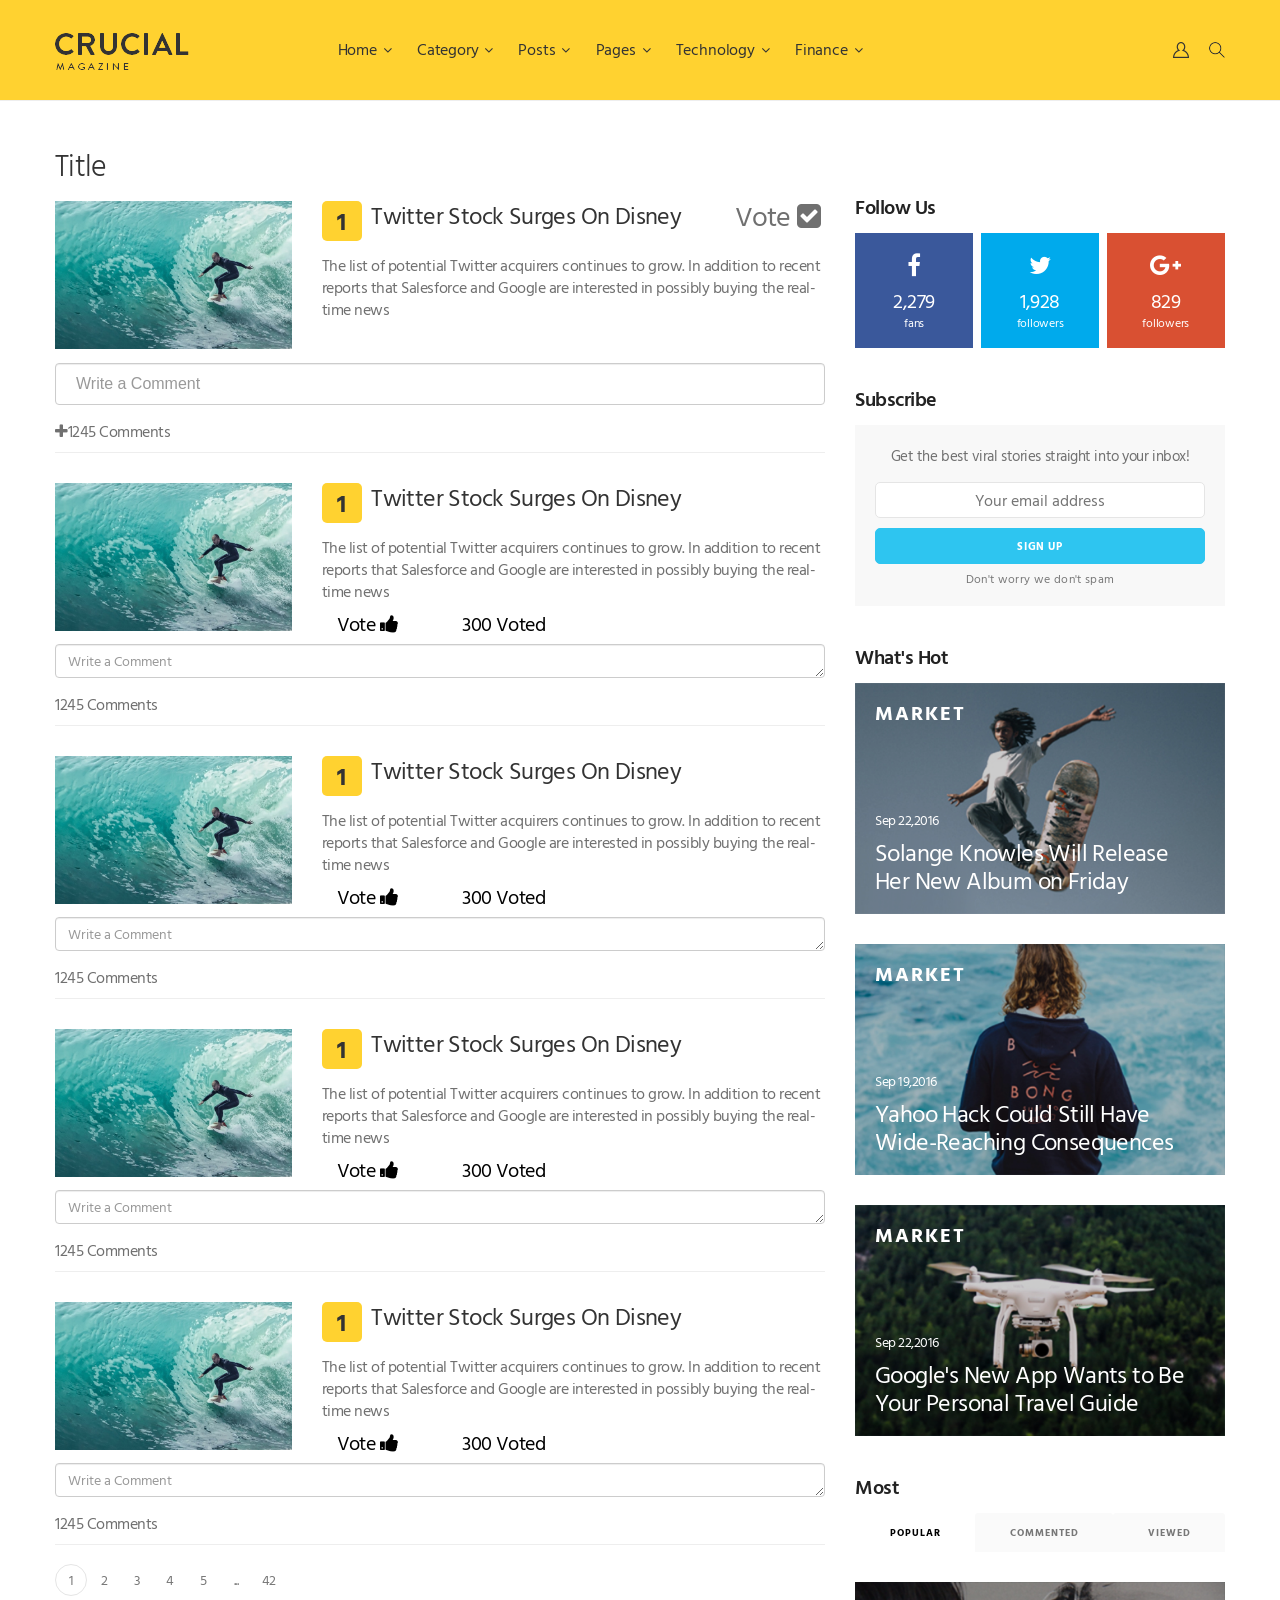
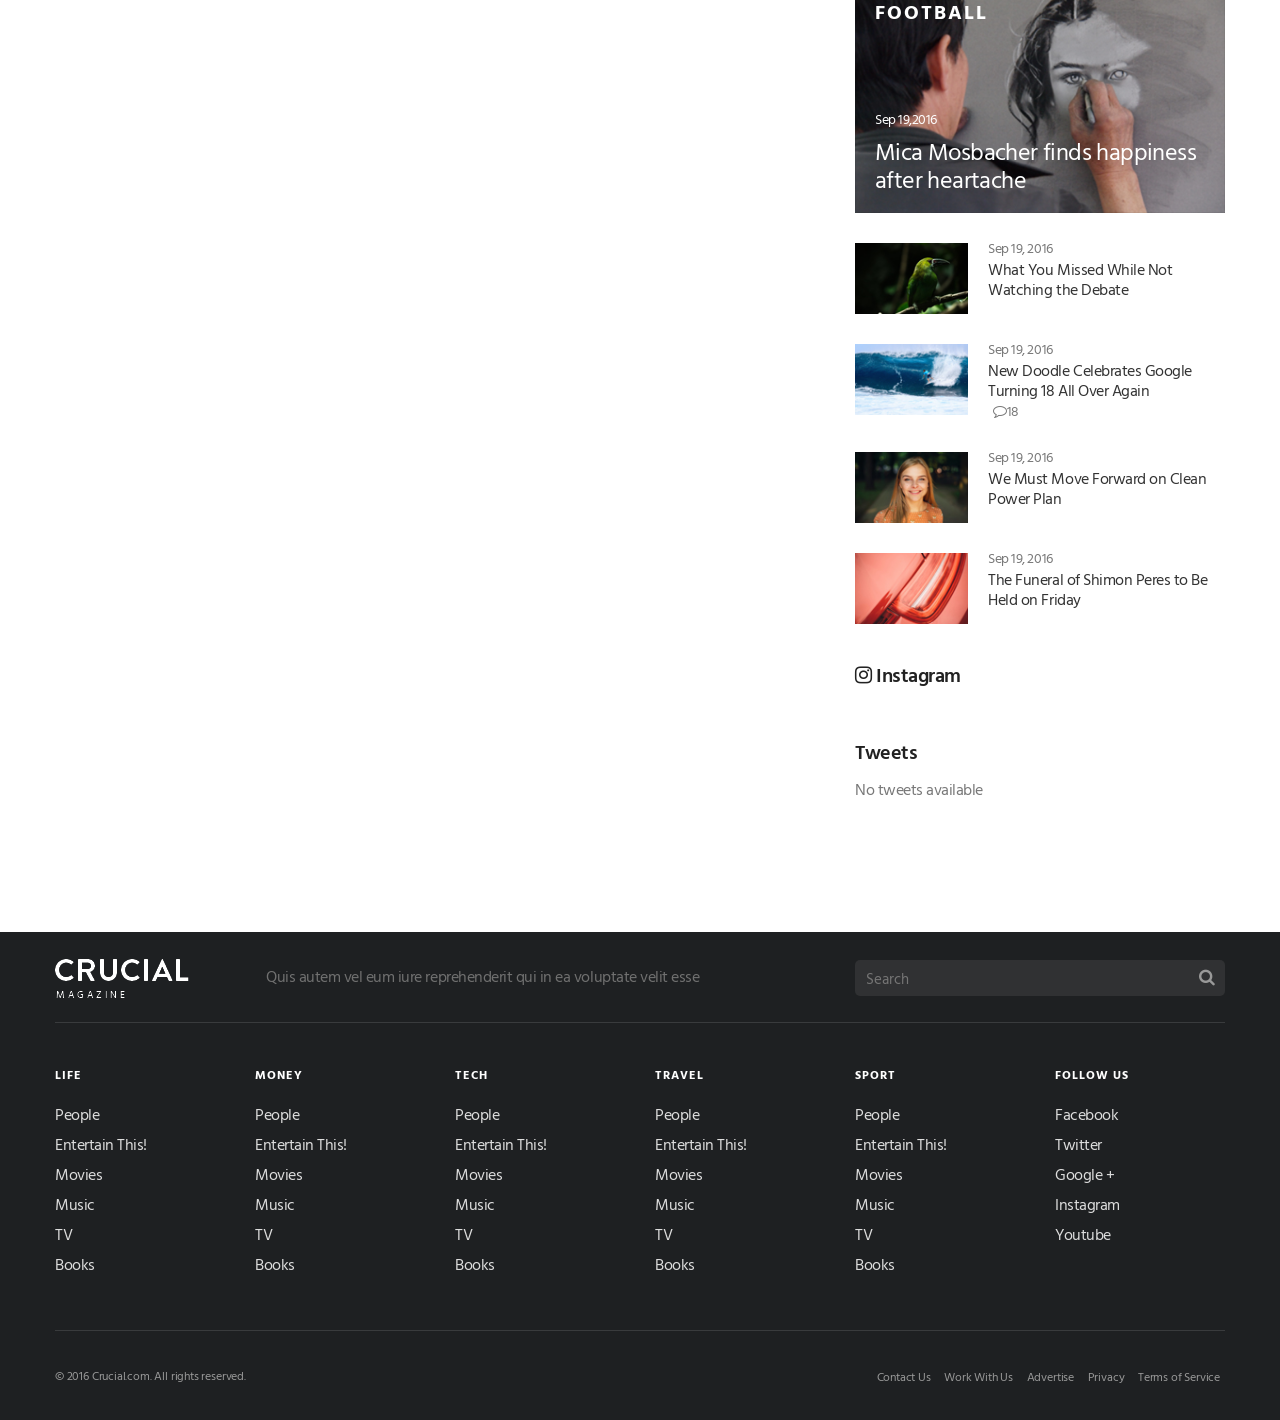
==== type1.html @ 4872b446 "first commit" ====
﻿<!DOCTYPE html>
<html lang="zxx">
<head>

    <meta charset="utf-8">
    <meta http-equiv="X-UA-Compatible" content="IE=edge">
    <meta name="viewport" content="width=device-width, initial-scale=1">
    <meta name="description" content="">
    <meta name="author" content="">

    <title>Crucial - Responsive Magazine Template</title>

    <!-- Favicon -->
    <link rel="shortcut icon" href="img/favicon.ico">

    <!-- ICON CSS -->
    <link rel="stylesheet" href="js/font-awesome/css/font-awesome.min.css">

    <!-- CSS -->
    <link rel="stylesheet" href="js/bootstrap/bootstrap.min.css">
    <link rel="stylesheet" href="css/animate.css">
    <link rel="stylesheet" href="css/style.css">

    <!-- MODERNIZR -->
    <script src="js/modernizr-2.8.3-respond-1.4.2.min.js"></script>

</head>
<body>

    <div class="wrapper">
        <header class="header header1">
            <nav class="navbar navbar-default" role="navigation">
                <div class="container">
                    <div class="search-bar">
                        <input type="search" placeholder="Type search text here...">
                        <div class="search-close"><i class="fa fa-times"></i></div>
                    </div>
                    <!-- Brand and toggle get grouped for better mobile display -->
                    <div class="navbar-header">
                        <button type="button" class="navbar-toggle" data-toggle="collapse" data-target=".navbar-ex1-collapse">
                            <span class="sr-only">Toggle navigation</span>
                            <span class="icon-bar"></span>
                            <span class="icon-bar"></span>
                            <span class="icon-bar"></span>
                        </button>
                        <a class="navbar-brand" href="index.html">
                            <img src="img/logo.png" class="img-responsive" alt="" /></a>
                    </div>
                    <div class="search-trigger pull-right"></div>

                    <div class="login pull-right"></div>
                    <!-- Collect the nav links, forms, and other content for toggling -->
                    <div class="collapse navbar-collapse navbar-ex1-collapse">
                        <ul class="nav navbar-nav">
                            <li class="dropdown dropdown-v1">
                                <a href="#" class="dropdown-toggle" data-toggle="dropdown">Home <span class="fa fa-angle-down"></span></a>
                                <ul class="dropdown-menu">
                                    <li><a href="01_home_01.html">Homepage - 01</a></li>
                                    <li><a href="02_home_02.html">Homepage - 02</a></li>
                                    <li><a href="03_home_03.html">Homepage - 03</a></li>
                                    <li><a href="04_home_04.html">Homepage - 04</a></li>
                                    <li><a href="05_home_05.html">Homepage - 05</a></li>
                                    <li><a href="06_home_06.html">Homepage - 06</a></li>
                                    <li><a href="07_home_07.html">Homepage - 07</a></li>
                                    <li><a href="08_home_08.html">Homepage - 08</a></li>
                                </ul>
                            </li>
                            <li class="dropdown dropdown-v1">
                                <a href="#" class="dropdown-toggle" data-toggle="dropdown">Category <span class="fa fa-angle-down"></span></a>
                                <ul class="dropdown-menu">
                                    <li><a href="09_category_01.html">Category - 01</a></li>
                                    <li><a href="10_category_02.html">Category - 02</a></li>
                                    <li><a href="11_category_03.html">Category - 03</a></li>
                                    <li><a href="12_category_04.html">Category - 04</a></li>
                                    <li><a href="13_category_05.html">Category - 05</a></li>
                                    <li><a href="14_category_06.html">Category - 06</a></li>
                                    <li><a href="15_category_07.html">Category - 07</a></li>
                                    <li><a href="16_category_08.html">Category - 08</a></li>
                                </ul>
                            </li>
                            <li class="dropdown dropdown-v1">
                                <a href="#" class="dropdown-toggle" data-toggle="dropdown">Posts <span class="fa fa-angle-down"></span></a>
                                <ul class="dropdown-menu">
                                    <li><a href="17_post_01.html">Post style - 01</a></li>
                                    <li><a href="18_post_02.html">Post Style - 02</a></li>
                                    <li><a href="19_post_03.html">Post Style - 03</a></li>
                                    <li><a href="20_post_04.html">Post Style - 04</a></li>
                                </ul>
                            </li>
                            <li class="dropdown dropdown-v1">
                                <a href="#" class="dropdown-toggle" data-toggle="dropdown">Pages <span class="fa fa-angle-down"></span></a>
                                <ul class="dropdown-menu">
                                    <li><a href="22_headers.html">Headers</a></li>
                                    <li><a href="23_home_sidemenu.html">Header - Sidemenu</a></li>
                                    <li><a href="21_footers.html">Footer</a></li>
                                </ul>
                            </li>
                            <li class="dropdown dropdown-v1">
                                <a href="#" class="dropdown-toggle" data-toggle="dropdown">Technology <span class="fa fa-angle-down"></span></a>
                                <ul class="dropdown-menu">
                                    <li><a href="#">Popular</a></li>
                                    <li><a href="#">Commented</a></li>
                                    <li class="dropdown-parent">
                                        <a href="#">Trending</a>
                                        <ul class="dropdown-menu">
                                            <li><a href="#">Aviation</a></li>
                                            <li><a href="#">Boats</a></li>
                                            <li><a href="#">Golf</a></li>
                                            <li><a href="#">Hunting & Fishing</a></li>
                                            <li><a href="#">Snow & Water</a></li>
                                            <li><a href="#">Sports</a></li>
                                        </ul>
                                    </li>
                                    <li><a href="#">Videos</a></li>
                                    <li><a href="#">Photos</a></li>
                                </ul>

                            </li>
                            <li class="dropdown dropdown-v1">
                                <a href="#" class="dropdown-toggle" data-toggle="dropdown">Finance <span class="fa fa-angle-down"></span></a>
                                <ul class="dropdown-menu">
                                    <li><a href="#">Popular</a></li>
                                    <li><a href="#">Commented</a></li>
                                    <li class="dropdown-parent">
                                        <a href="#">Trending</a>
                                        <ul class="dropdown-menu">
                                            <li><a href="#">Aviation</a></li>
                                            <li><a href="#">Boats</a></li>
                                            <li><a href="#">Golf</a></li>
                                            <li><a href="#">Hunting & Fishing</a></li>
                                            <li><a href="#">Snow & Water</a></li>
                                            <li><a href="#">Sports</a></li>
                                        </ul>
                                    </li>
                                    <li><a href="#">Videos</a></li>
                                    <li><a href="#">Photos</a></li>
                                </ul>

                            </li>
                        </ul>
                    </div>
                    <!-- /.navbar-collapse -->
                </div>
            </nav>
        </header>

        <div class="inner-content">
            <div class="container">
                <div class="section-head">
                    <h2>Title</h2>
                </div>

                <div class="row">
                    <div class="col-md-8">

                        <article class="style2" style="padding-bottom: 0px;">
                            <div class="row">
                                <div class="col-md-4 col-sm-4">
                                    <a href="http://themesquared.com/html/17_post_01.html">
                                        <div class="article-thumb">
                                            <img src="img/category/08/1.jpg" class="img-responsive" alt="" />
                                        </div>
                                    </a>
                                </div>
                                <div class="col-md-8 col-sm-8">
                                    <div class="post-excerpt">
                                        <h3 class="mobile-margin"><span class="numbering">1</span> <a href="17_post_01.html">Twitter Stock Surges On Disney</a></h3>
                                        <p class="vote-up-icon">Vote <i class="fa fa-check-square" aria-hidden="true"></i></p>
                                        <p>The list of potential Twitter acquirers continues to grow. In addition to recent reports that Salesforce and Google are interested in possibly buying the real-time news</p>
                                       
                                    </div>

                                </div>

                                <div class="col-md-12">
                                    
                                    <form>
                                        <div class="form-group">
                                            <input placeholder="Write a Comment" class="form-control comment-box" id="comment"></input>
                                        </div>
                                    </form>
                                    <p> <i class="fa fa-plus" aria-hidden="true""></i>1245 Comments</p>
                                </div>

                            </div>
                        </article>

                        <article class="style2" style="padding-bottom: 0px;">
                            <div class="row">
                                <div class="col-md-4 col-sm-4">
                                    <a href="http://themesquared.com/html/17_post_01.html">
                                        <div class="article-thumb">
                                            <img src="img/category/08/1.jpg" class="img-responsive" alt="" />
                                        </div>
                                    </a>
                                </div>
                                <div class="col-md-8 col-sm-8">
                                    <div class="post-excerpt">
                                        <h3><span class="numbering">1</span> <a href="17_post_01.html">Twitter Stock Surges On Disney</a></h3>
                                        <p>The list of potential Twitter acquirers continues to grow. In addition to recent reports that Salesforce and Google are interested in possibly buying the real-time news</p>
                                    </div>
                                    <div class="col-md-3">
                                        <p class="vote-icone"><span>Vote</span> <i class="fa fa-thumbs-up" aria-hidden="true"></i></p>
                                    </div>
                                    <div class="col-md-3">
                                        <p class="vote-icone">300 Voted</p>
                                    </div>
                                </div>

                                <div class="col-md-12">

                                    <form>
                                        <div class="form-group">
                                            <textarea placeholder="Write a Comment" class="form-control" rows="1" id="Textarea1"></textarea>
                                        </div>
                                    </form>
                                    <p>1245 Comments</p>
                                </div>

                            </div>
                        </article>
                        <article class="style2" style="padding-bottom: 0px;">
                            <div class="row">
                                <div class="col-md-4 col-sm-4">
                                    <a href="http://themesquared.com/html/17_post_01.html">
                                        <div class="article-thumb">
                                            <img src="img/category/08/1.jpg" class="img-responsive" alt="" />
                                        </div>
                                    </a>
                                </div>
                                <div class="col-md-8 col-sm-8">
                                    <div class="post-excerpt">
                                        <h3><span class="numbering">1</span> <a href="17_post_01.html">Twitter Stock Surges On Disney</a></h3>
                                        <p>The list of potential Twitter acquirers continues to grow. In addition to recent reports that Salesforce and Google are interested in possibly buying the real-time news</p>
                                    </div>
                                    <div class="col-md-3">
                                        <p class="vote-icone"><span>Vote</span> <i class="fa fa-thumbs-up" aria-hidden="true"></i></p>
                                    </div>
                                    <div class="col-md-3">
                                        <p class="vote-icone">300 Voted</p>
                                    </div>
                                </div>

                                <div class="col-md-12">

                                    <form>
                                        <div class="form-group">
                                            <textarea placeholder="Write a Comment" class="form-control" rows="1" id="Textarea2"></textarea>
                                        </div>
                                    </form>
                                    <p>1245 Comments</p>
                                </div>

                            </div>
                        </article>
                        <article class="style2" style="padding-bottom: 0px;">
                            <div class="row">
                                <div class="col-md-4 col-sm-4">
                                    <a href="http://themesquared.com/html/17_post_01.html">
                                        <div class="article-thumb">
                                            <img src="img/category/08/1.jpg" class="img-responsive" alt="" />
                                        </div>
                                    </a>
                                </div>
                                <div class="col-md-8 col-sm-8">
                                    <div class="post-excerpt">
                                        <h3><span class="numbering">1</span> <a href="17_post_01.html">Twitter Stock Surges On Disney</a></h3>
                                        <p>The list of potential Twitter acquirers continues to grow. In addition to recent reports that Salesforce and Google are interested in possibly buying the real-time news</p>
                                    </div>
                                    <div class="col-md-3">
                                        <p class="vote-icone"><span>Vote</span> <i class="fa fa-thumbs-up" aria-hidden="true"></i></p>
                                    </div>
                                    <div class="col-md-3">
                                        <p class="vote-icone">300 Voted</p>
                                    </div>
                                </div>

                                <div class="col-md-12">

                                    <form>
                                        <div class="form-group">
                                            <textarea placeholder="Write a Comment" class="form-control" rows="1" id="Textarea3"></textarea>
                                        </div>
                                    </form>
                                    <p>1245 Comments</p>
                                </div>

                            </div>
                        </article>
                        <article class="style2" style="padding-bottom: 0px;">
                            <div class="row">
                                <div class="col-md-4 col-sm-4">
                                    <a href="http://themesquared.com/html/17_post_01.html">
                                        <div class="article-thumb">
                                            <img src="img/category/08/1.jpg" class="img-responsive" alt="" />
                                        </div>
                                    </a>
                                </div>
                                <div class="col-md-8 col-sm-8">
                                    <div class="post-excerpt">
                                        <h3><span class="numbering">1</span> <a href="17_post_01.html">Twitter Stock Surges On Disney</a></h3>
                                        <p>The list of potential Twitter acquirers continues to grow. In addition to recent reports that Salesforce and Google are interested in possibly buying the real-time news</p>
                                    </div>
                                    <div class="col-md-3">
                                        <p class="vote-icone"><span>Vote</span> <i class="fa fa-thumbs-up" aria-hidden="true"></i></p>
                                    </div>
                                    <div class="col-md-3">
                                        <p class="vote-icone">300 Voted</p>
                                    </div>
                                </div>

                                <div class="col-md-12">

                                    <form>
                                        <div class="form-group">
                                            <textarea placeholder="Write a Comment" class="form-control" rows="1" id="Textarea4"></textarea>
                                        </div>
                                    </form>
                                    <p>1245 Comments</p>
                                </div>

                            </div>
                        </article>

                        <ul class="pagi-nation">
                            <li class="active"><a href="#">1</a></li>
                            <li><a href="#">2</a></li>
                            <li><a href="#">3</a></li>
                            <li><a href="#">4</a></li>
                            <li><a href="#">5</a></li>
                            <li><a href="#">...</a></li>
                            <li><a href="#">42</a></li>
                        </ul>
                    </div>

                    <aside class="col-md-4">
                        <div class="side-widget">
                            <h4>Follow Us</h4>
                            <div class="side-social">
                                <a href="#"><i class="fa fa-facebook"></i>2,279 <span>fans</span></a>
                                <a href="#"><i class="fa fa-twitter"></i>1,928 <span>followers</span></a>
                                <a href="#"><i class="fa fa-google-plus"></i>829 <span>followers</span></a>
                            </div>
                        </div>

                        <div class="clearfix"></div>

                        <div class="side-widget">
                            <h4>Subscribe</h4>
                            <div class="side-newsletter text-center">
                                <p>Get the best viral stories straight into your inbox!</p>
                                <form action="http://themesquared.com/html/crucial/php/subscribe.php" id="invite" method="POST">
                                    <input placeholder="Your email address" class="e-mail" name="email" id="address" data-validate="validate(required, email)" type="email">
                                    <button type="submit">Sign up</button>
                                    <span>Don't worry we don't spam</span>
                                </form>
                            </div>
                        </div>

                        <div class="clearfix"></div>

                        <div class="side-widget hidden-sm">
                            <h4>What's Hot</h4>
                            <article class="style4">
                                <a href="http://themesquared.com/html/17_post_01.html">
                                    <div class="overlay overlay-02"></div>
                                    <div class="post-thumb">
                                        <div class="small-title cat">Market</div>
                                        <div class="post-excerpt">
                                            <div class="meta">
                                                <span class="date">Sep 22,2016</span>
                                            </div>
                                            <h3 class="text-white">Solange Knowles Will Release Her New Album on Friday</h3>
                                        </div>
                                        <img src="img/side/1.jpg" class="bg-img img-full" alt="" />
                                    </div>
                                </a>
                            </article>

                            <article class="style4">
                                <a href="http://themesquared.com/html/17_post_01.html">
                                    <div class="overlay overlay-02"></div>
                                    <div class="post-thumb">
                                        <div class="small-title cat">Market</div>
                                        <div class="post-excerpt">
                                            <div class="meta">
                                                <span class="date">Sep 19,2016</span>
                                            </div>
                                            <h3 class="text-white">Yahoo Hack Could Still Have Wide-Reaching Consequences</h3>
                                        </div>
                                        <img src="img/side/2.jpg" class="bg-img img-full" alt="" />
                                    </div>
                                </a>
                            </article>

                            <article class="style4 no-padding">
                                <a href="http://themesquared.com/html/17_post_01.html">
                                    <div class="overlay overlay-02"></div>
                                    <div class="post-thumb">
                                        <div class="small-title cat">Market</div>
                                        <div class="post-excerpt">
                                            <div class="meta">
                                                <span class="date">Sep 22,2016</span>
                                            </div>
                                            <h3 class="text-white">Google's New App Wants to Be Your Personal Travel Guide</h3>
                                        </div>
                                        <img src="img/side/3.jpg" class="bg-img img-full" alt="" />
                                    </div>
                                </a>
                            </article>
                        </div>

                        <div class="clearfix"></div>

                        <div class="side-widget">
                            <h4>Most</h4>

                            <div role="tabpanel">
                                <!-- Nav tabs -->
                                <ul class="nav nav-tabs nav-justified" role="tablist">
                                    <li role="presentation" class="active">
                                        <a href="#popular" aria-controls="popular" role="tab" data-toggle="tab">Popular</a>
                                    </li>
                                    <li role="presentation">
                                        <a href="#commented" aria-controls="commented" role="tab" data-toggle="tab">Commented</a>
                                    </li>
                                    <li role="presentation">
                                        <a href="#viewed" aria-controls="viewed" role="tab" data-toggle="tab">Viewed</a>
                                    </li>
                                </ul>

                                <!-- Tab panes -->
                                <div class="tab-content">
                                    <div role="tabpanel" class="tab-pane active fade in" id="popular">
                                        <article class="style4">
                                            <a href="http://themesquared.com/html/17_post_01.html">
                                                <div class="overlay overlay-02"></div>
                                                <div class="post-thumb">
                                                    <div class="small-title cat">Football</div>
                                                    <div class="post-excerpt">
                                                        <div class="meta">
                                                            <span class="date">Sep 19,2016</span>
                                                        </div>
                                                        <h3 class="text-white">Mica Mosbacher finds happiness after heartache</h3>
                                                    </div>
                                                    <img src="img/side/4.jpg" class="bg-img img-full" alt="" />
                                                </div>
                                            </a>
                                        </article>

                                        <div class="mini-posts">
                                            <article class="style2">
                                                <div class="row">
                                                    <div class="col-md-4 col-sm-4">
                                                        <a href="http://themesquared.com/html/17_post_01.html">
                                                            <div class="article-thumb">
                                                                <img src="img/side/01/1.jpg" class="img-responsive" alt="" />
                                                            </div>
                                                        </a>
                                                    </div>
                                                    <div class="col-md-8 col-sm-8">
                                                        <div class="post-excerpt no-padding">
                                                            <div class="meta">
                                                                <span>Sep 19, 2016</span>
                                                            </div>
                                                            <h5><a href="17_post_01.html">What You Missed While Not Watching the Debate</a></h5>
                                                        </div>
                                                    </div>
                                                </div>
                                            </article>
                                            <article class="style2">
                                                <div class="row">
                                                    <div class="col-md-4 col-sm-4">
                                                        <a href="http://themesquared.com/html/17_post_01.html">
                                                            <div class="article-thumb">
                                                                <img src="img/side/01/2.jpg" class="img-responsive" alt="" />
                                                            </div>
                                                        </a>
                                                    </div>
                                                    <div class="col-md-8 col-sm-8">
                                                        <div class="post-excerpt no-padding">
                                                            <div class="meta">
                                                                <span>Sep 19, 2016</span>
                                                            </div>
                                                            <h5><a href="17_post_01.html">New Doodle Celebrates Google Turning 18 All Over Again</a></h5>
                                                            <div class="meta">
                                                                <span class="comment"><i class="fa fa-comment-o"></i>18</span>
                                                            </div>
                                                        </div>
                                                    </div>
                                                </div>
                                            </article>
                                            <article class="style2">
                                                <div class="row">
                                                    <div class="col-md-4 col-sm-4">
                                                        <a href="http://themesquared.com/html/17_post_01.html">
                                                            <div class="article-thumb">
                                                                <img src="img/side/01/3.jpg" class="img-responsive" alt="" />
                                                            </div>
                                                        </a>
                                                    </div>
                                                    <div class="col-md-8 col-sm-8">
                                                        <div class="post-excerpt no-padding">
                                                            <div class="meta">
                                                                <span>Sep 19, 2016</span>
                                                            </div>
                                                            <h5><a href="17_post_01.html">We Must Move Forward on Clean Power Plan</a></h5>
                                                        </div>
                                                    </div>
                                                </div>
                                            </article>
                                            <article class="style2">
                                                <div class="row">
                                                    <div class="col-md-4 col-sm-4">
                                                        <a href="http://themesquared.com/html/17_post_01.html">
                                                            <div class="article-thumb">
                                                                <img src="img/side/01/4.jpg" class="img-responsive" alt="" />
                                                            </div>
                                                        </a>
                                                    </div>
                                                    <div class="col-md-8 col-sm-8">
                                                        <div class="post-excerpt no-padding">
                                                            <div class="meta">
                                                                <span>Sep 19, 2016</span>
                                                            </div>
                                                            <h5><a href="17_post_01.html">The Funeral of Shimon Peres to Be Held on Friday</a></h5>
                                                        </div>
                                                    </div>
                                                </div>
                                            </article>
                                        </div>
                                    </div>

                                    <div role="tabpanel" class="tab-pane fade in" id="commented">
                                        <article class="style4">
                                            <a href="http://themesquared.com/html/17_post_01.html">
                                                <div class="overlay overlay-02"></div>
                                                <div class="post-thumb">
                                                    <div class="small-title cat">Market</div>
                                                    <div class="post-excerpt">
                                                        <div class="meta">
                                                            <span class="date">Sep 22,2016</span>
                                                        </div>
                                                        <h3 class="text-white">Solange Knowles Will Release Her New Album on Friday</h3>
                                                    </div>
                                                    <img src="img/category/08/4.jpg" class="bg-img img-responsive" alt="" />
                                                </div>
                                            </a>
                                        </article>
                                        <div class="mini-posts">
                                            <article class="style2">
                                                <div class="row">
                                                    <div class="col-md-4">
                                                        <a href="http://themesquared.com/html/17_post_01.html">
                                                            <div class="article-thumb">
                                                                <img src="img/category/08/8.jpg" class="img-responsive" alt="" />
                                                            </div>
                                                        </a>
                                                    </div>
                                                    <div class="col-md-8">
                                                        <div class="post-excerpt no-padding">
                                                            <div class="meta">
                                                                <span>Sep 19, 2016</span>
                                                            </div>
                                                            <h5><a href="17_post_01.html">What You Missed While Not Watching the Debate</a></h5>
                                                        </div>
                                                    </div>
                                                </div>
                                            </article>
                                            <article class="style2">
                                                <div class="row">
                                                    <div class="col-md-4">
                                                        <a href="http://themesquared.com/html/17_post_01.html">
                                                            <div class="article-thumb">
                                                                <img src="img/category/08/8.jpg" class="img-responsive" alt="" />
                                                            </div>
                                                        </a>
                                                    </div>
                                                    <div class="col-md-8">
                                                        <div class="post-excerpt no-padding">
                                                            <div class="meta">
                                                                <span>Sep 19, 2016</span>
                                                            </div>
                                                            <h5><a href="17_post_01.html">What You Missed While Not Watching the Debate</a></h5>
                                                            <div class="meta">
                                                                <span class="comment"><i class="fa fa-comment-o"></i>18</span>
                                                            </div>
                                                        </div>
                                                    </div>
                                                </div>
                                            </article>
                                            <article class="style2">
                                                <div class="row">
                                                    <div class="col-md-4">
                                                        <a href="http://themesquared.com/html/17_post_01.html">
                                                            <div class="article-thumb">
                                                                <img src="img/category/08/8.jpg" class="img-responsive" alt="" />
                                                            </div>
                                                        </a>
                                                    </div>
                                                    <div class="col-md-8">
                                                        <div class="post-excerpt no-padding">
                                                            <div class="meta">
                                                                <span>Sep 19, 2016</span>
                                                            </div>
                                                            <h5><a href="17_post_01.html">What You Missed While Not Watching the Debate</a></h5>
                                                        </div>
                                                    </div>
                                                </div>
                                            </article>
                                            <article class="style2">
                                                <div class="row">
                                                    <div class="col-md-4">
                                                        <a href="http://themesquared.com/html/17_post_01.html">
                                                            <div class="article-thumb">
                                                                <img src="img/category/08/8.jpg" class="img-responsive" alt="" />
                                                            </div>
                                                        </a>
                                                    </div>
                                                    <div class="col-md-8">
                                                        <div class="post-excerpt no-padding">
                                                            <div class="meta">
                                                                <span>Sep 19, 2016</span>
                                                            </div>
                                                            <h5><a href="17_post_01.html">What You Missed While Not Watching the Debate</a></h5>
                                                        </div>
                                                    </div>
                                                </div>
                                            </article>
                                        </div>
                                    </div>

                                    <div role="tabpanel" class="tab-pane fade in" id="viewed">
                                        <article class="style4">
                                            <a href="http://themesquared.com/html/17_post_01.html">
                                                <div class="overlay overlay-02"></div>
                                                <div class="post-thumb">
                                                    <div class="small-title cat">Market</div>
                                                    <div class="post-excerpt">
                                                        <div class="meta">
                                                            <span class="date">Sep 22,2016</span>
                                                        </div>
                                                        <h3 class="text-white">Solange Knowles Will Release Her New Album on Friday</h3>
                                                    </div>
                                                    <img src="img/category/08/4.jpg" class="bg-img img-responsive" alt="" />
                                                </div>
                                            </a>
                                        </article>

                                        <div class="mini-posts">
                                            <article class="style2">
                                                <div class="row">
                                                    <div class="col-md-4">
                                                        <a href="http://themesquared.com/html/17_post_01.html">
                                                            <div class="article-thumb">
                                                                <img src="img/category/08/8.jpg" class="img-responsive" alt="" />
                                                            </div>
                                                        </a>
                                                    </div>
                                                    <div class="col-md-8">
                                                        <div class="post-excerpt no-padding">
                                                            <div class="meta">
                                                                <span>Sep 19, 2016</span>
                                                            </div>
                                                            <h5><a href="17_post_01.html">What You Missed While Not Watching the Debate</a></h5>
                                                        </div>
                                                    </div>
                                                </div>
                                            </article>

                                            <article class="style2">
                                                <div class="row">
                                                    <div class="col-md-4">
                                                        <a href="http://themesquared.com/html/17_post_01.html">
                                                            <div class="article-thumb">
                                                                <img src="img/category/08/8.jpg" class="img-responsive" alt="" />
                                                            </div>
                                                        </a>
                                                    </div>
                                                    <div class="col-md-8">
                                                        <div class="post-excerpt no-padding">
                                                            <div class="meta">
                                                                <span>Sep 19, 2016</span>
                                                            </div>
                                                            <h5><a href="17_post_01.html">What You Missed While Not Watching the Debate</a></h5>
                                                            <div class="meta">
                                                                <span class="comment"><i class="fa fa-comment-o"></i>18</span>
                                                            </div>
                                                        </div>
                                                    </div>
                                                </div>
                                            </article>

                                            <article class="style2">
                                                <div class="row">
                                                    <div class="col-md-4">
                                                        <a href="http://themesquared.com/html/17_post_01.html">
                                                            <div class="article-thumb">
                                                                <img src="img/category/08/8.jpg" class="img-responsive" alt="" />
                                                            </div>
                                                        </a>
                                                    </div>
                                                    <div class="col-md-8">
                                                        <div class="post-excerpt no-padding">
                                                            <div class="meta">
                                                                <span>Sep 19, 2016</span>
                                                            </div>
                                                            <h5><a href="17_post_01.html">What You Missed While Not Watching the Debate</a></h5>
                                                        </div>
                                                    </div>
                                                </div>
                                            </article>

                                            <article class="style2">
                                                <div class="row">
                                                    <div class="col-md-4">
                                                        <a href="http://themesquared.com/html/17_post_01.html">
                                                            <div class="article-thumb">
                                                                <img src="img/category/08/8.jpg" class="img-responsive" alt="" />
                                                            </div>
                                                        </a>
                                                    </div>
                                                    <div class="col-md-8">
                                                        <div class="post-excerpt no-padding">
                                                            <div class="meta">
                                                                <span>Sep 19, 2016</span>
                                                            </div>
                                                            <h5><a href="17_post_01.html">What You Missed While Not Watching the Debate</a></h5>
                                                        </div>
                                                    </div>
                                                </div>
                                            </article>
                                        </div>
                                    </div>
                                </div>
                            </div>
                            <!-- TABS -->

                        </div>

                        <div class="clearfix"></div>

                        <div class="side-widget">
                            <h4><i class="fa fa-instagram"></i>&nbsp;Instagram</h4>
                            <ul class="instagram-lite"></ul>
                        </div>

                        <div class="clearfix"></div>

                        <div class="side-widget">
                            <h4>Tweets</h4>
                            <div id="tweecool"></div>
                        </div>

                    </aside>
                </div>
            </div>
        </div>

        <footer class="margin-top-30">
            <div class="container">
                <div class="footer-head">
                    <div class="row center-content">
                        <div class="col-md-2 col-sm-3">
                            <a href="index.html">
                                <img src="img/logo-lite.png" class="img-responsive" alt="" />
                            </a>
                        </div>
                        <div class="col-md-6 col-sm-4">
                            <p>Quis autem vel eum iure reprehenderit qui in ea voluptate velit esse</p>
                        </div>
                        <div class="col-md-4 col-sm-5">
                            <form class="footer-search">
                                <input type="search" placeholder="Search">
                                <button type="submit"><i class="fa fa-search"></i></button>
                            </form>
                        </div>
                    </div>
                </div>

                <div class="footer-content">
                    <div class="row">
                        <div class="col-md-2 col-sm-2">
                            <h5 class="text-white">Life</h5>
                            <ul class="footer-links">
                                <li><a href="#">People</a></li>
                                <li><a href="#">Entertain This!</a></li>
                                <li><a href="#">Movies</a></li>
                                <li><a href="#">Music</a></li>
                                <li><a href="#">TV</a></li>
                                <li><a href="#">Books</a></li>
                            </ul>
                        </div>
                        <div class="col-md-2 col-sm-2">
                            <h5 class="text-white">Money</h5>
                            <ul class="footer-links">
                                <li><a href="#">People</a></li>
                                <li><a href="#">Entertain This!</a></li>
                                <li><a href="#">Movies</a></li>
                                <li><a href="#">Music</a></li>
                                <li><a href="#">TV</a></li>
                                <li><a href="#">Books</a></li>
                            </ul>
                        </div>
                        <div class="col-md-2 col-sm-2">
                            <h5 class="text-white">Tech</h5>
                            <ul class="footer-links">
                                <li><a href="#">People</a></li>
                                <li><a href="#">Entertain This!</a></li>
                                <li><a href="#">Movies</a></li>
                                <li><a href="#">Music</a></li>
                                <li><a href="#">TV</a></li>
                                <li><a href="#">Books</a></li>
                            </ul>
                        </div>
                        <div class="col-md-2 col-sm-2">
                            <h5 class="text-white">Travel</h5>
                            <ul class="footer-links">
                                <li><a href="#">People</a></li>
                                <li><a href="#">Entertain This!</a></li>
                                <li><a href="#">Movies</a></li>
                                <li><a href="#">Music</a></li>
                                <li><a href="#">TV</a></li>
                                <li><a href="#">Books</a></li>
                            </ul>
                        </div>
                        <div class="col-md-2 col-sm-2">
                            <h5 class="text-white">Sport</h5>
                            <ul class="footer-links">
                                <li><a href="#">People</a></li>
                                <li><a href="#">Entertain This!</a></li>
                                <li><a href="#">Movies</a></li>
                                <li><a href="#">Music</a></li>
                                <li><a href="#">TV</a></li>
                                <li><a href="#">Books</a></li>
                            </ul>
                        </div>
                        <div class="col-md-2 col-sm-2">
                            <h5 class="text-white">Follow Us</h5>
                            <ul class="footer-social">
                                <li><a href="#">Facebook</a></li>
                                <li><a href="#">Twitter</a></li>
                                <li><a href="#">Google +</a></li>
                                <li><a href="#">Instagram</a></li>
                                <li><a href="#">Youtube</a></li>
                            </ul>
                        </div>
                    </div>
                </div>

                <div class="footer-bottom">
                    <div class="row">
                        <div class="col-md-6 col-sm-6">
                            <p>&copy; 2016 Crucial.com. All rights reserved.</p>
                        </div>
                        <div class="col-md-6 col-sm-6 text-right">
                            <ul class="list-inline">
                                <li><a href="#">Contact Us</a></li>
                                <li><a href="#">Work With Us</a></li>
                                <li><a href="#">Advertise</a></li>
                                <li><a href="#">Privacy</a></li>
                                <li><a href="#">Terms of Service</a></li>
                            </ul>
                        </div>
                    </div>
                </div>
            </div>
        </footer>
    </div>

    <!-- jQuery -->
    <script src="js/jquery.min.js"></script>
    <script src="js/bootstrap/bootstrap.min.js"></script>
    <script src="js/theme.js"></script>


    <!-- Instagram Feed -->
    <script src="js/instagramLite.min.js"></script>
    <script>
        $('.instagram-lite').instagramLite({

            //Replace ACCESSTOKEN with your twitter username
            accessToken: '1730464.199554e.e561d1b801d74e35a1453110a44a09e8',
            urls: true,
            limit: 6,
            captions: false,
            likes: false,
            comments_count: false,
            success: function () {
                console.log('The request was successful!');
            },
            error: function () {
                console.log('There was an error with your request.');
            }
        });
    </script>

    <!-- Twitterfeed -->
    <script src="js/tweecool.min.js"></script>
    <script>
        $(document).ready(function () {
            $('#tweecool').tweecool({
                //Replace TWEECOOL with your twitter username
                username: 'tweecool',
                profile_image: false,
                limit: 3
            });
        });
    </script>

</body>
</html>
---- css/style.css ----
@import url('https://fonts.googleapis.com/css?family=Hind+Vadodara:300,400,500,600,700');
@import url('ts.css');

/* =============================
   1. GLOBAL STYLES 
================================ */

body {
    font-family: 'Hind Vadodara';
    font-size: 16px;
    font-weight: 400;
    line-height: 22px;
    color: #787878;
    letter-spacing: -0.030em;
}

p {
    font-family: 'Hind Vadodara';
    font-size: 16px;
    font-weight: 400;
    line-height: 22px;
    color: #707070;
    letter-spacing: -0.030em;
}

a, a:hover {
    text-decoration: none !important;
    transition: all .32s ease-in-out;
    -webkit-transition: all .32s ease-in-out;
    -moz-transition: all .32s ease-in-out;
    -o-transition: all .32s ease-in-out;
}

    a.link:hover, a {
        color: #333;
    }

        a.link, a:hover {
            color: #33ccff;
        }

h1, h2, h3, h4, h5, h6 {
    font-family: 'Hind Vadodara';
    color: #333333;
    font-weight: 400;
    margin: 0;
}

h1, .h1 {
    font-size: 34px;
    line-height: 38px;
    letter-spacing: -0.03em;
}

h2 {
    font-size: 30px;
    line-height: 28px;
    letter-spacing: -0.025em;
}

h3 {
    font-size: 24px;
    line-height: 28px;
    letter-spacing: -0.025em;
}

h4 {
    font-size: 22px;
    line-height: 26px;
    letter-spacing: -0.025em;
}

h5, .h5 {
    font-size: 16px;
    line-height: 20px;
    letter-spacing: -0.030em;
}

ul, ol {
    padding: 0;
    margin: 0;
}

li {
    list-style: none;
    margin: 0;
}

.small-title {
    font-size: 20px;
    letter-spacing: 0.10em;
    font-weight: bold;
    line-height: 18px;
    color: #333333;
    margin-bottom: 5px;
    text-transform: uppercase;
}

p.small {
    font-size: 14px;
    letter-spacing: -0.040em;
    line-height: 18px;
}

.no-padding {
    padding: 0 !important;
}

.no-padding-top {
    padding-top: 0px !important;
}

.text-white {
    color: #fff;
}

.container {
    max-width: 1200px;
    width: 100%;
    margin: 0 auto;
}

.wrapper {
    position: relative;
    width: 100%;
    overflow: hidden;
}

/* =============================
   2. HEADER STYLES
================================ */

.header {
    height: 101px;
    background-color: #ffd230;
    border-bottom: 1px solid #eee;
}

    .header .container {
        position: relative;
    }

    .header .navbar-default {
        border: none;
        border-radius: 0px;
        background: transparent;
        margin: 0;
    }

    .header .navbar-header {
        float: left;
        margin: 0;
        width: 270px;
    }

    .header .navbar-brand {
        height: 101px;
        padding: 33px 15px;
        font-size: 18px;
        line-height: 20px;
    }

    .header .navbar-nav > li > a:hover {
        background: transparent !important;
    }

    .header .navbar-default .navbar-nav > li > a {
        color: #333;
        padding: 39px 12.6px;
        font-size: 16px;
        letter-spacing: -0.010em;
        background: transparent !important;
    }

        .header .navbar-default .navbar-nav > li > a:hover {
            color: #2ec5f0;
        }

        .header .navbar-default .navbar-nav > li > a > span {
            margin-left: 2px;
            font-size: 14px;
        }

.header-list {
    background: #f8f8f8;
}

    .header-list header {
        margin-bottom: 25px;
    }

.header2 .navbar-header {
    width: 180px;
}

.navbar-social {
    float: left;
    width: 225px;
}

    .navbar-social a {
        float: left;
        margin-right: 20px;
        height: 100px;
        padding-top: 41px;
    }

.header3 .logo {
    margin: 0 25px;
    margin-top: -4px;
}

.nav-trigger {
    width: 18px;
    height: 100px;
    float: left;
    padding-top: 43px;
    margin-right: 30px;
    cursor: pointer;
}

    .nav-trigger span {
        height: 1px;
        width: 18px;
        margin-bottom: 6px;
        background: #222222;
        display: block;
        transition: .4s;
        -webkit-transition: .4s;
        -moz-transition: .4s;
    }

.sidemenu-active .nav-trigger span:first-child {
    transform: rotate(45deg);
    position: relative;
    top: 7px;
}

.sidemenu-active .nav-trigger span:nth-child(2) {
    transform: rotate(-45deg);
}

.sidemenu-active .nav-trigger span:last-child {
    display: none;
}

.log-reg {
    margin: 29px 0 0 55px;
}

    .log-reg a {
        margin-left: 8px;
        border: 1px solid #e5e5e5;
        line-height: 35px;
        padding: 0 20px;
        border-radius: 5px;
        display: inline-block;
        color: #222222;
        font-size: 11px;
        font-weight: bold;
        letter-spacing: 0.06em;
        text-transform: uppercase;
    }

        .log-reg a:last-child {
            border: 1px solid #2ec5f0;
            background: #2ec5f0;
            color: #fff;
        }

        .log-reg a:hover {
            border: 1px solid #222;
            background: #222;
            color: #fff;
        }

.header4 .navbar-header {
    width: 195px;
}

.search-alt {
    border: 1px solid #e5e5e5;
    height: 35px;
    width: 300px;
    border-radius: 5px;
    margin: 33px 0 0;
    position: relative;
}

    .search-alt input {
        width: 100%;
        height: 34px;
        border: none;
        background: transparent;
        padding: 0 30px 0 10px;
    }

    .search-alt button {
        background: url(../img/icon/1.png) no-repeat center;
        width: 16px;
        height: 16px;
        padding: 0;
        border: none;
        position: absolute;
        top: 9px;
        right: 10px;
        opacity: 0.6;
    }

.nav-dark {
    height: 47px;
    background: #1e2022;
}

    .nav-dark .navbar-nav > li > a {
        padding-top: 13px;
        padding-bottom: 13px;
        color: #dddddd;
        background: transparent !important;
    }

        .nav-dark .navbar-nav > li > a:hover {
            color: #2ec5f0;
        }

        .nav-white .navbar-nav > li > a span,
        .nav-dark .navbar-nav > li > a span {
            margin-left: 4px;
            font-size: 14px;
        }

.header5 .navbar-nav {
    float: left;
    margin: 0 -30px;
}

.header5 .navbar-social {
    float: left;
    width: auto;
}

    .header5 .navbar-social a {
        opacity: 0.7;
    }

        .header5 .navbar-social a:hover {
            opacity: 1;
        }

    .header5 .navbar-social a {
        height: 46px;
        padding-top: 13px;
    }

.header5 {
    height: auto;
    border: none;
}

    .header5 .nav-white {
        border-top: 1px solid #eeeeee;
        border-bottom: 1px solid #eee;
    }

.header6 .navbar-social a {
    height: 100px;
    padding-top: 41px;
}

.header6 .navbar-nav {
    float: none;
    margin: 0 auto;
    display: table;
}

.header6 .navbar-brand {
    margin: 0;
    float: left;
    display: table;
    position: relative;
    left: 50%;
    transform: translateX(-100%);
}

.dropdown-v1 > .dropdown-menu {
    position: absolute;
    top: 80px;
    left: 0;
    z-index: 1000;
    float: left;
    min-width: 200px;
    padding: 0;
    margin: 0;
    font-size: 14px;
    background-color: #fff;
    border: none;
    border-radius: 0px;
    -webkit-box-shadow: 0 5px 10px rgba(24,24,24,.1);
    -moz-box-shadow: 0 5px 10px rgba(24,24,24,.1);
    box-shadow: 0 5px 10px rgba(24,24,24,.1);
    border-top: 1px solid #2ec5f0;
    transition: .4s;
    -webkit-transition: .4s;
    -moz-transition: .4s;
    opacity: 0;
    visibility: hidden;
}

.dropdown-v1:hover > .dropdown-menu {
    top: 100%;
    opacity: 1;
    visibility: visible;
    transition: .4s;
    -webkit-transition: .4s;
    -moz-transition: .4s;
}

.dropdown-v1 > .dropdown-menu .dropdown-menu {
    position: absolute;
    top: auto;
    left: 105%;
    z-index: 1000;
    display: block !important;
    float: left;
    min-width: 200px;
    padding: 0;
    margin: -40px 0 0;
    font-size: 14px;
    background-color: #fff;
    border: none;
    border-radius: 0px;
    -webkit-box-shadow: 0 5px 10px rgba(24,24,24,.1);
    -moz-box-shadow: 0 5px 10px rgba(24,24,24,.1);
    box-shadow: 0 5px 10px rgba(24,24,24,.1);
    border-top: 1px solid #2ec5f0;
    transition: .4s;
    -webkit-transition: .4s;
    -moz-transition: .4s;
    opacity: 0;
    visibility: hidden;
}

.dropdown-v1 > .dropdown-menu li:hover .dropdown-menu {
    left: 100%;
    opacity: 1;
    visibility: visible;
    transition: .4s;
    -webkit-transition: .4s;
    -moz-transition: .4s;
}

.dropdown-v1 .dropdown-menu > li > a {
    display: block;
    padding: 0px 14px;
    clear: both;
    font-weight: 400;
    line-height: 38px;
    white-space: nowrap;
    font-size: 15px;
    color: #5f6165;
    border-bottom: 1px solid #eeeeee;
}

    .dropdown-parent:hover > a,
    .dropdown-parent > a:hover,
    .dropdown-v1 .dropdown-menu > li > a:hover {
        color: #2ec5f0 !important;
        background: transparent;
    }

.dropdown-v1 .dropdown-menu > li:last-child > a {
    border-bottom: none;
}

.dropdown-parent > a {
    position: relative;
}

    .dropdown-parent > a::after {
        content: "\f105";
        font-family: FontAwesome;
        position: absolute;
        right: 12px;
    }

    .dropdown-parent > a:hover:after,
    .dropdown-parent:hover > a::after {
        content: "\f107";
        font-family: FontAwesome;
        position: absolute;
        right: 12px;
    }

.dropdown-v1 {
    position: relative !important;
}

.header-megamenu .navbar-nav > li {
    position: static;
}

.header-megamenu #navbar {
    position: relative;
}

.megamenu > .dropdown-menu {
    position: absolute;
    top: 130px;
    left: 0;
    z-index: 1000;
    float: left;
    min-width: 100%;
    padding: 30px 30px 22px;
    margin: 0px 0 0;
    font-size: 14px;
    background-color: #fff;
    border: none;
    border-radius: 0px;
    -webkit-box-shadow: 0 5px 10px rgba(24,24,24,.1);
    -moz-box-shadow: 0 5px 10px rgba(24,24,24,.1);
    box-shadow: 0 5px 10px rgba(24,24,24,.1);
    border-top: 1px solid #2ec5f0;
    transition: .4s;
    -webkit-transition: .4s;
    -moz-transition: .4s;
    opacity: 0;
    visibility: hidden;
}

@media only screen and (min-width: 768px) and (max-width: 4000px) {

    .dropdown-v1 > .dropdown-menu {
        display: block !important;
    }

    .megamenu > .dropdown-menu {
        display: block !important;
    }
}

@media only screen and (min-width: 250px) and (max-width: 767px) {

    header.header4 .navbar-header {
        width: calc(100% - 55px);
    }

    .nav-dark .navbar-nav > li > a {
        color: #666;
    }

    .dropdown-v1 > .dropdown-menu .dropdown-menu {
        opacity: 1;
        visibility: visible;
        position: relative;
        height: auto;
        left: 0;
        top: 0;
        margin: 0;
        width: 100%;
        border: none;
        box-shadow: none;
        border-bottom: 1px solid #eeeeee;
        padding-left: 0;
    }

        .dropdown-v1 > .dropdown-menu .dropdown-menu li a {
            padding: 5px 15px 5px 40px;
        }

    .megamenu > .dropdown-menu h5 {
        margin: 5px 0 15px;
    }

    .megamenu > .dropdown-menu {
        padding: 10px;
    }
}

.megamenu:hover .dropdown-menu {
    top: 100px;
    opacity: 1;
    visibility: visible;
    transition: .4s;
    -webkit-transition: .4s;
    -moz-transition: .4s;
}

.megamenu .dropdown-menu .col-md-3 {
    width: 20%;
    float: left;
}

.megamenu > .dropdown-menu h5 {
    color: #222222;
    font-size: 12px;
    font-weight: bold;
    margin: 0 0 7px;
    letter-spacing: 0.08em;
    text-transform: uppercase;
    padding: 0 15px;
}

.megamenu > .dropdown-menu p {
    color: #666;
    line-height: 22px;
}

.megamenu > .dropdown-menu a {
    font-size: 15px;
    display: table;
    width: 100%;
    margin-bottom: 0;
    color: #222222;
    border-bottom: 1px solid #eeeeee;
    line-height: 36px;
    padding: 0 15px;
}

    .megamenu > .dropdown-menu a.last,
    .megamenu > .dropdown-menu a:last-child {
        border-bottom: none;
    }

    .megamenu > .dropdown-menu a.last {
        margin-bottom: 25px;
    }

    .megamenu > .dropdown-menu a:hover {
        color: #2ec5f0;
    }

.megamenu {
    position: static;
}

    .megamenu > .dropdown-menu .header-post a {
        margin-bottom: 0;
        line-height: 20px;
        padding: 0;
        font-size: 16px;
    }

.hp-thumb {
    position: relative;
}

.hp-overlay {
    position: absolute;
    height: 100%;
    width: 100%;
    background: rgba(0,0,0,0.2);
    top: 0;
    left: 0;
    right: 0;
}

    .hp-overlay span {
        font-size: 10px;
        letter-spacing: 0.020em;
        line-height: 15px;
        background: rgba(0,0,0,0.5);
        color: #fff;
        padding: 0 5px;
        border-radius: 2px;
        position: absolute;
        bottom: 10px;
        right: 10px;
    }

    .hp-overlay img {
        position: absolute;
        top: 50%;
        left: 50%;
        transform: translate(-50%,-50%);
    }


.megamenu > .dropdown-menu .header-post date {
    font-size: 14px;
    color: #787878;
    line-height: 18px;
    margin: 7px 0 4px;
    display: block;
}

.megamenu > .dropdown-menu .header-post p {
    line-height: 20px;
    font-size: 14px;
    color: #707070;
    margin: 10px 0 10px;
}

.img-full {
    width: 100%;
}

.tabs-menu li.current {
    position: relative;
    background-color: #fff;
    border-bottom: 1px solid #fff;
    z-index: 5;
}

.tabs-menu li a {
    padding: 0 40px !important;
    line-height: 37px;
    border-bottom: 1px solid transparent !important;
}

.tabs-menu .current a {
    color: #2ec5f0;
    background: #fff;
    border-bottom: 1px solid #eeeeee !important;
}

.tab-contents {
    display: none;
}

#tab-1 {
    display: block;
}

.menu-tabs .col-md-3,
.tab-contents .col-md-3 {
    width: 25% !important;
}

.menu-tabs.megamenu > .dropdown-menu {
    padding: 0;
    overflow: hidden;
}

    .menu-tabs.megamenu > .dropdown-menu .row > .col-md-3 {
    }

.menu-tabs.megamenu > .dropdown-menu {
    background: #f8f8f8;
}

    .menu-tabs.megamenu > .dropdown-menu .row > .col-md-9 {
        background: #fff;
        padding: 30px 15px 22px 15px;
    }

.body-overlay {
    z-index: 111;
    background: rgba(0,0,0,0);
    position: absolute;
    left: 0;
    top: 0;
    right: 0;
    width: 100%;
    height: 100%;
    transition: .4s;
    opacity: 0;
    visibility: hidden;
}

.sidemenu-active .body-overlay {
    opacity: 1;
    visibility: visible;
    transition: .4s;
}

#sidebar-wrapper {
    position: fixed;
    width: 260px;
    z-index: 11111;
    left: -320px;
    top: 0;
    height: 100%;
    background: #1e2022;
    padding: 30px 20px;
    -webkit-box-shadow: 0 0 50px rgba(0,0,0,.5);
    -moz-box-shadow: 0 0 50px rgba(0,0,0,.5);
    box-shadow: 0 0 50px rgba(0,0,0,.5);
    -webkit-transition: all 0.5s ease;
    -moz-transition: all 0.5s ease;
    -o-transition: all 0.5s ease;
    transition: all 0.5s ease;
}

    #sidebar-wrapper.active {
        left: 0;
        -webkit-transition: all 0.5s ease;
        -moz-transition: all 0.5s ease;
        -o-transition: all 0.5s ease;
        transition: all 0.5s ease;
    }

    #sidebar-wrapper .navbar-nav > li {
        width: 100%;
        display: table;
    }

        #sidebar-wrapper .navbar-nav > li > a {
            padding: 0;
            line-height: 42px;
            border-bottom: 1px solid #2e3032;
            color: #fff;
            background: transparent !important;
            position: relative;
        }

            #sidebar-wrapper .navbar-nav > li > a .fa-angle-right::before {
                content: "\f107";
            }

            #sidebar-wrapper .navbar-nav > li.open > a .fa-angle-right::before,
            #sidebar-wrapper .navbar-nav > li > a:hover .fa-angle-right::before {
                content: "\f106";
            }

            #sidebar-wrapper .navbar-nav > li > a span {
                position: absolute;
                right: 0;
                line-height: 42px;
                color: #747474;
                font-size: 14px;
            }

        #sidebar-wrapper .navbar-nav > li > .dropdown-menu {
            margin-top: 0;
            border-top-left-radius: 0;
            border-top-right-radius: 0;
            position: relative;
            border-radius: 0px;
            padding: 0;
            background: transparent;
            box-shadow: none;
            border: none;
            width: 100%;
        }

            #sidebar-wrapper .navbar-nav > li > .dropdown-menu > li > a {
                padding: 0 15px !important;
                line-height: 42px;
                border-bottom: 1px solid #2e3032;
                color: #747474;
                font-size: 14px;
                background: #222426 !important;
                position: relative;
            }

    #sidebar-wrapper .search-alt {
        border: none;
        height: 35px;
        width: 100%;
        border-radius: 5px;
        margin: 0 0 35px;
        position: relative;
        background: #303133;
    }

        #sidebar-wrapper .search-alt button {
            background: url(../img/icon/9.png) no-repeat center;
            opacity: 1;
        }

body {
    position: relative;
    transition: .4s;
    left: 0px;
}

.sidemenu-active {
    position: relative;
    transition: .4s;
    left: 260px;
}


/* =============================
   HEADER SEARCH STYLES
================================ */

.header .search-trigger {
    cursor: pointer;
    width: 16px;
    height: 100px;
    opacity: 1;
    margin-left: 20px;
    background: url(../img/icon/1.png) no-repeat center;
    transition: all .32s ease-in-out;
    -webkit-transition: all .32s ease-in-out;
    -moz-transition: all .32s ease-in-out;
    -o-transition: all .32s ease-in-out;
}

    .header .search-trigger:hover {
        opacity: 0.6;
        transition: all .32s ease-in-out;
        -webkit-transition: all .32s ease-in-out;
        -moz-transition: all .32s ease-in-out;
        -o-transition: all .32s ease-in-out;
    }

.header .login {
    cursor: pointer;
    width: 16px;
    height: 100px;
    opacity: 1;
    margin-left: 20px;
    background: url(../img/icon/2.png) no-repeat center;
    transition: all .32s ease-in-out;
    -webkit-transition: all .32s ease-in-out;
    -moz-transition: all .32s ease-in-out;
    -o-transition: all .32s ease-in-out;
}

    .header .login:hover {
        opacity: 0.6;
        transition: all .32s ease-in-out;
        -webkit-transition: all .32s ease-in-out;
        -moz-transition: all .32s ease-in-out;
        -o-transition: all .32s ease-in-out;
    }

.search-bar {
    height: 100px;
    background: #fff;
    position: absolute;
    width: 100%;
    left: 0;
    z-index: 4444;
    opacity: 0;
    visibility: hidden;
    padding: 0 15px;
    transform: translateY(-100%);
    transition: all .32s ease-in-out;
    -webkit-transition: all .32s ease-in-out;
    -moz-transition: all .32s ease-in-out;
    -o-transition: all .32s ease-in-out;
}

    .search-bar.active {
        visibility: visible;
        opacity: 1;
        transform: translateY(0%);
    }

    .search-bar input {
        height: 100px;
        width: 100%;
        border: none;
        background: transparent;
        font-size: 35px;
        color: #999;
        padding-right: 40px;
        font-weight: 300;
    }

        .search-bar input:focus {
            color: #333;
        }

.search-close:hover,
.search-close {
    position: absolute;
    right: 15px;
    top: 0;
    line-height: 100px;
    font-size: 30px;
    color: #ddd;
    cursor: pointer;
    transition: all .32s ease-in-out;
    -webkit-transition: all .32s ease-in-out;
    -moz-transition: all .32s ease-in-out;
    -o-transition: all .32s ease-in-out;
}

    .search-close:hover {
        color: #333;
    }

/* =============================
   3. COMMON STYLES
================================ */

.inner-content {
    padding: 50px 0 57px;
}

.section-head {
    margin-bottom: 22px;
}

    .section-head h2 {
        font-weight: 300;
    }

/* =============================
   4. CATEGORY STYLES
================================ */

article {
    border-bottom: 1px solid #eeeeee;
    padding-bottom: 15px;
    margin-bottom: 30px;
}

    article .article-thumb {
        position: relative;
        overflow: hidden;
        background: #fff;
        transition: all .25s ease-in-out;
        -webkit-transition: all .25s ease-in-out;
        -moz-transition: all .25s ease-in-out;
        -o-transition: all .25s ease-in-out;
    }

    article:hover .article-thumb {
        background: #000;
        transition: all .25s ease-in-out;
        -webkit-transition: all .25s ease-in-out;
        -moz-transition: all .25s ease-in-out;
        -o-transition: all .25s ease-in-out;
    }

    article .article-thumb img {
        width: 100%;
    }

    article .article-thumb img {
        transform: scale(1);
        -webkit-transform: scale(1);
        -moz-transform: scale(1);
        transition: all .25s ease-in-out;
        -webkit-transition: all .25s ease-in-out;
        -moz-transition: all .25s ease-in-out;
        -o-transition: all .25s ease-in-out;
    }

    article .article-thumb:hover img {
        transform: scale(1.1);
        -webkit-transform: scale(1.1);
        -moz-transform: scale(1.1);
        opacity: 0.7;
        transition: all .25s ease-in-out;
        -webkit-transition: all .25s ease-in-out;
        -moz-transition: all .25s ease-in-out;
        -o-transition: all .25s ease-in-out;
    }

    article .post-excerpt {
        padding: 9px 0;
    }

    article .meta {
        margin-top: 2px;
    }

.meta span {
    font-size: 14px;
    color: #787878;
}

article .post-excerpt p {
    margin-top: 25px;
}

.meta span.comment i {
    margin-left: 5px;
}

.cat-hr {
    border: none;
    border-top: 1px solid #eee;
    margin: 0px 0 -31px;
    position: relative;
    z-index: 11;
    top: -31px;
}

.cat-hr2 {
    border: none;
    border-top: 1px solid #eee;
    margin: 0px 0 30px;
    position: relative;
    z-index: 11;
    top: 0px;
}

.pagi-nation {
    position: relative;
    top: -11px;
    margin-bottom: -11px;
}

    .pagi-nation li {
        float: left;
        margin-right: 1px;
    }

        .pagi-nation li a {
            width: 32px;
            height: 32px;
            line-height: 30px;
            text-align: center;
            border: 1px solid transparent;
            font-size: 14px;
            color: #777777;
            display: table;
            border-radius: 50%;
        }

            .pagi-nation li a:hover,
            .pagi-nation li.active a {
                border: 1px solid #e5e5e5;
            }

article.style2 {
    padding-bottom: 30px;
    margin-bottom: 30px;
}

    article.style2 .post-excerpt {
        padding: 0;
    }

article.style3 {
    padding-bottom: 30px;
    overflow: hidden;
}

    article.style3 a {
        overflow: hidden;
        display: table;
        width: 100%;
        position: relative;
    }

    article.style3 .meta .author img {
        margin-right: 6px;
    }

    article.style3 .meta .comment {
        margin-left: 6px;
    }

    article.style3 .meta .views {
        margin-left: 6px;
    }

    article.style3 .post-thumb {
        position: relative;
    }

    article.style3 .post-excerpt {
        position: absolute;
        bottom: 0;
        left: 0;
        padding: 20px 30px;
        z-index: 11;
    }

    article.style3 .meta span,
    article.style3 .meta {
        color: #fff;
    }

    article.style3 h3 {
        font-weight: 300;
        margin: 7px 0 3px;
    }

    article.style3 .cat {
        position: absolute;
        padding: 20px 30px;
        color: #fff;
        z-index: 11;
    }

    article.style3 .bg-img {
        transform: scale(1);
        -webkit-transform: scale(1);
        -moz-transform: scale(1);
        transition: all .25s ease-in-out;
        -webkit-transition: all .25s ease-in-out;
        -moz-transition: all .25s ease-in-out;
        -o-transition: all .25s ease-in-out;
    }

    article.style3:hover .bg-img {
        transform: scale(1.1);
        -webkit-transform: scale(1.1);
        -moz-transform: scale(1.1);
        transition: all .25s ease-in-out;
        -webkit-transition: all .25s ease-in-out;
        -moz-transition: all .25s ease-in-out;
        -o-transition: all .25s ease-in-out;
    }

.overlay {
    background: #000;
    position: absolute;
    top: 0;
    left: 0;
    right: 0;
    width: 100%;
    height: 100%;
    z-index: 5;
    transition: none !important;
}

.overlay-01 {
    opacity: 0.1;
}

.overlay-02 {
    opacity: 0.2;
}

.overlay-03 {
    opacity: 0.3;
}

.overlay-04 {
    opacity: 0.4;
}

.overlay-05 {
    opacity: 0.5;
}

.overlay-06 {
    opacity: 0.6;
}

.overlay-07 {
    opacity: 0.7;
}

.overlay-08 {
    opacity: 0.8;
}

.overlay-09 {
    opacity: 0.9;
}

article.style4 {
    padding-bottom: 30px;
    overflow: hidden;
    margin-bottom: 0px;
    border-bottom: none;
}

    article.style4 a {
        overflow: hidden;
        display: table;
        width: 100%;
        position: relative;
    }

    article.style4 .meta .author img {
        margin-right: 6px;
    }

    article.style4 .post-thumb {
        position: relative;
    }

    article.style4 .post-excerpt {
        position: absolute;
        bottom: 0;
        left: 0;
        padding: 20px 20px;
        z-index: 11;
    }

    article.style4 .meta span,
    article.style4 .meta {
        color: #fff;
    }

    article.style4 h3 {
        font-weight: 400;
        margin: 7px 0 0px;
    }

    article.style4 h5 {
        font-weight: 400;
        margin: 7px 0 0px;
        font-size: 18px;
    }

    article.style4 .cat {
        position: absolute;
        padding: 20px 20px;
        color: #fff;
        z-index: 11;
    }

    article.style4 .bg-img {
        transform: scale(1);
        -webkit-transform: scale(1);
        -moz-transform: scale(1);
        transition: all .25s ease-in-out;
        -webkit-transition: all .25s ease-in-out;
        -moz-transition: all .25s ease-in-out;
        -o-transition: all .25s ease-in-out;
    }

    article.style4:hover .bg-img {
        transform: scale(1.1);
        -webkit-transform: scale(1.1);
        -moz-transform: scale(1.1);
        transition: all .25s ease-in-out;
        -webkit-transition: all .25s ease-in-out;
        -moz-transition: all .25s ease-in-out;
        -o-transition: all .25s ease-in-out;
    }

article.style5.single .post-excerpt {
    position: absolute;
    bottom: auto;
    left: 0;
    padding: 20px 30px;
    z-index: 11;
    top: 50%;
    transform: translate(0%,-50%);
    width: 100%;
}

article.style5.style3.single .h1 {
    font-size: 30px;
    line-height: 36px;
    margin: 30px 0 25px;
}

/* =============================
   5. SIDEBAR STYLES
================================ */

.mini-posts .col-md-4 {
    padding-right: 5px;
}

.mini-posts .meta span {
    color: #787878;
    margin: -8px 0 0;
    display: block;
}

.mini-posts h5 + .meta span {
    margin: -2px 0 0;
}

.mini-posts article {
    border-bottom: none;
    padding-bottom: 0px;
}

.mini-posts2 article {
    padding-bottom: 20px;
    margin-bottom: 0px;
}

    .mini-posts2 article .col-md-4 {
        padding-right: 0px;
    }

    .mini-posts2 article .meta {
        margin-top: -4px;
    }

.ad-banner {
    padding: 20px;
    background: transparent;
    border: 1px solid #eeeeee;
    position: relative;
}

    .ad-banner span {
        font-size: 10px;
        text-transform: uppercase;
        color: #c6c5c5;
        letter-spacing: 0.10em;
        position: absolute;
        top: -11px;
        left: 0;
        right: 0;
        width: 110px;
        background: #fff;
        display: table;
        margin: 0 auto;
        text-align: center;
    }

.side-newsletter2 .input-control {
    width: 68%;
    float: left;
    margin-right: 2%;
    position: relative;
}

    .side-newsletter2 .input-control i {
        font-size: 12px;
        position: absolute;
        top: 11px;
        left: 12px;
        color: #cacaca;
    }

.side-newsletter2 input {
    text-align: left !important;
    padding: 0 20px 0 35px !important;
}

.side-newsletter2 button {
    width: 30% !important;
    float: left;
    background: #1e2022 !important;
    border: 1px solid #1e2022 !important;
}

    .side-newsletter2 button:hover {
        background: transparent !important;
        border: 1px solid #2ec5f0 !important;
    }

/* =============================
   6. POST STYLES
================================ */

.blog-single {
}

    .blog-single .h1 {
        font-weight: 300;
    }

    .blog-single .meta span {
        font-size: 14px;
    }

        .blog-single .meta span i {
            margin-right: 3px;
        }

    .blog-single .meta .author {
        color: #444444;
    }

        .blog-single .meta .author img {
            margin-right: 6px;
        }

    .blog-single .meta .comment {
        margin-left: 6px;
    }

    .blog-single .meta .views {
        margin-left: 6px;
    }

.single-meta {
    border-top: 1px solid #eeeeee;
    border-bottom: 1px solid #eeeeee;
    padding: 15px 0;
    margin: 20px 0 27px;
}

    .single-meta .social {
        margin: -3px 0;
    }

        .single-meta .social a {
            width: 55px;
            height: 30px;
            background: #3a589b;
            line-height: 30px;
            text-align: center;
            color: #fff;
            margin: 0 0 0 8px;
            font-size: 18px;
        }

            .single-meta .social a.fa-facebook {
                background: #3a589b;
            }

            .single-meta .social a.fa-twitter {
                background: #00aaec;
            }

            .single-meta .social a.fa-pinterest {
                background: #bd081c;
            }

            .single-meta .social a.fa-linkedin {
                background: #007bb6;
            }

            .single-meta .social a.fa-envelope-o {
                background: #7ca93e;
            }

            .single-meta .social a:hover {
                background: #333;
                color: #fff;
            }

.blog-single p.lead {
    font-size: 18px;
    color: #222;
}

.blog-single p {
    margin-bottom: 22px;
    line-height: 24px;
}

.caption p {
    margin: 9px 0 0;
    color: #222;
}

    .caption p span {
        display: block;
        color: #787878;
        font-size: 14px;
    }

.img-left {
    padding: 0 30px 0px 0;
    margin-top: 7px;
}

.img-right {
    padding: 0 0 0 30px;
    margin-top: 7px;
}

.post-single-slider-wrap {
    position: relative;
}

.pull-right .post-single-slider {
    width: 100% !important;
    max-width: 370px;
}

.post-single-slider .slick-dots {
    display: block;
    position: absolute;
    bottom: -28px;
    right: 0;
}

.post-single-slider-wrap .slick-dots li {
    float: left;
    margin-left: 6px;
}

    .post-single-slider-wrap .slick-dots li button {
        padding: 0px;
        border: 1px solid #e3e3e3;
        background: #e3e3e3;
        width: 6px;
        height: 6px;
        border-radius: 50%;
        font-size: 0px;
        transition: .4s;
        -webkit-transition: .4s;
        -moz-transition: .4s;
    }

    .post-single-slider-wrap .slick-dots li.slick-active button {
        border: 1px solid #c4c4c4;
        background: transparent;
        transition: .4s;
        -webkit-transition: .4s;
        -moz-transition: .4s;
    }

.space10 {
    margin-bottom: 10px;
}

.space20 {
    margin-bottom: 20px;
}

.space30 {
    margin-bottom: 30px;
}

.space40 {
    margin-bottom: 40px;
}

.space50 {
    margin-bottom: 50px;
}

.space60 {
    margin-bottom: 60px;
}

.space70 {
    margin-bottom: 70px;
}

.space80 {
    margin-bottom: 80px;
}

.blog-single blockquote {
    border: none;
    padding: 0px;
    max-width: 400px;
}

    .blog-single blockquote i {
        color: #e4e4e4;
    }

    .blog-single blockquote p {
        margin-bottom: 15px !important;
        font-size: 22px;
        line-height: 30px !important;
        color: #222222;
    }

    .blog-single blockquote cite {
        margin: 9px 0 0;
        color: #222;
        font-style: normal;
        font-size: 16px;
    }

        .blog-single blockquote cite span {
            display: block;
            color: #787878;
            font-size: 14px;
        }

    .blog-single blockquote.pull-right {
        padding: 0 0 0 30px;
        margin-top: 7px;
        margin-bottom: 0;
    }

    .blog-single blockquote.pull-left {
        padding: 0 30px 0 0;
        margin-top: 7px;
        margin-bottom: 0;
    }

.tags {
    color: #787878;
    font-size: 14px;
}

    .tags a {
        font-size: 10px;
        color: #aaaaaa;
        font-weight: bold;
        text-transform: uppercase;
        letter-spacing: 0.06em;
        background: #f4f4f4;
        padding: 0 10px;
        line-height: 23px;
        display: inline-block;
        margin-right: 2px;
        border-radius: 5px;
    }

        .tags a:hover {
            background: #33ccff;
            color: #fff;
        }

.about-author {
    background: #f8f8f8;
    padding: 22px 25px 24px 150px;
    margin: 35px 0;
    position: relative;
}

    .about-author img {
        border-radius: 50%;
        position: absolute;
        left: 25px;
        top: 25px;
    }

    .about-author h5 {
        color: #222;
        font-size: 20px;
        line-height: 24px;
        font-weight: 500;
        margin: 0 0 8px;
    }

    .about-author p {
        color: #666666;
        margin-bottom: 13px;
    }

    .about-author .social a {
        color: #787878;
        margin-right: 13px;
        font-size: 17px;
    }

        .about-author .social a:hover {
            color: #33ccff;
        }

.post-nav {
    border-top: 1px solid #eeeeee;
    border-bottom: 1px solid #eeeeee;
    padding: 25px 0 30px;
    position: relative;
}

    .post-nav::after {
        content: "";
        width: 1px;
        height: 50%;
        position: absolute;
        left: 0;
        right: 0;
        margin: 0 auto;
        background: #fff;
        top: 25%;
    }

    .post-nav .text-right {
        padding: 0 30px 0 100px;
        position: relative;
    }

    .post-nav .text-left {
        padding: 0 100px 0 30px;
        position: relative;
    }

    .post-nav .text-right i {
        color: #33ccff;
        position: absolute;
        left: 15px;
        font-size: 83px;
    }

    .post-nav .text-left i {
        color: #33ccff;
        position: absolute;
        right: 15px;
        font-size: 83px;
    }

    .post-nav h3 {
        font-weight: 300;
        font-size: 20px;
        line-height: 24px;
        margin: 10px 0 0;
    }

.related-posts {
    padding: 50px 0;
}

    .related-posts h5 {
        font-size: 20px;
        line-height: 28px;
        font-weight: 500;
        margin: 0 0 15px;
    }

/* =============================
   7. COMMENTS
================================ */

.comments h5 {
    font-size: 20px;
    line-height: 28px;
    font-weight: 500;
    margin: 0 0 15px;
}

.comments ul li:first-child .comment-content {
    border-top: none;
    padding-top: 0px;
}

    .comments ul li:first-child .comment-content img {
        top: 0px;
    }

.comments ul li .comment-content {
    border-top: 1px solid #eeeeee;
    padding: 25px 0 25px 55px;
    position: relative;
}

    .comments ul li .comment-content img {
        position: absolute;
        left: 0;
        top: 30px;
    }

.comments ul li.sub-comment {
    padding-left: 55px;
}

.comment-title {
    color: #222222;
    margin-bottom: 5px;
}

    .comment-title span {
        font-size: 14px;
        color: #787878;
        padding-left: 5px;
    }

.comment-meta span {
    font-size: 14px;
    color: #787878;
    margin-right: 8px;
}

    .comment-meta span a {
        color: #787878;
    }

        .comment-meta span a:hover {
            color: #33ccff;
        }

    .comment-meta span i {
        margin-right: 3px;
        font-size: 12px;
    }

.comment-form {
    padding: 25px 0;
}

    .comment-form h5 {
        font-size: 20px;
        line-height: 28px;
        font-weight: 500;
        margin: 0 0 15px;
    }

    .comment-form input {
        border: 1px solid #e5e5e5;
        background: #fff;
        font-size: 16px;
        color: #999;
        padding: 0 10px;
        height: 36px;
        width: 100%;
        border-radius: 4px;
        margin-bottom: 20px;
    }

    .comment-form textarea {
        border: 1px solid #e5e5e5;
        background: #fff;
        font-size: 16px;
        color: #999;
        padding: 10px 10px;
        height: 125px;
        width: 100%;
        border-radius: 4px;
        margin-bottom: 20px;
    }

    .comment-form button {
        background: #1e2022;
        color: #fff;
        font-weight: bold;
        text-transform: uppercase;
        font-size: 11px;
        line-height: 36px;
        border-radius: 5px;
        padding: 0 25px;
        letter-spacing: 0.06em;
        border: none;
    }

        .comment-form button:hover {
            background: #33ccff;
            color: #fff;
        }

/* =============================
   8. BLOG SINGLE
================================ */

.blog-single .style3 .author {
    color: #fff;
}

.blog-single .style3 {
    border: none;
    padding: 0;
}

.single-meta2 {
    border: none;
    padding: 4px 0 0;
    margin-bottom: 0;
}

    .single-meta2 span {
        color: #787878;
        font-size: 14px;
        float: left;
    }

.post-nav2:after,
.post-nav2:before {
    display: none;
}

.post-nav2 .text-left {
    padding-left: 15px;
}

.post-nav2 h3 {
    font-size: 26px;
}

.post-nav2 .meta {
    margin: 10px 0 -3px;
}

    .post-nav2 .meta span {
        color: #787878 !important;
    }

        .post-nav2 .meta span i {
            color: #787878;
            font-size: 14px;
            position: relative;
            right: 0;
        }

.first-letter {
    font-size: 72px;
    color: #2ec5f0;
    font-weight: 300;
    float: left;
    display: block;
    background: transparent;
    width: auto;
    margin: 16px 20px 20px 5px;
}

.style3.single {
    border: none;
    padding: 0px;
    margin-bottom: 40px;
    position: relative;
}

    .style3.single img {
        transform: scale(1) !important;
        -webkit-transform: scale(1) !important;
        -moz-transform: scale(1) !important;
    }

    .style3.single .h1 {
        font-size: 48px;
        line-height: 54px;
        margin: 30px 0 25px;
    }

    .style3.single .cat {
        position: relative;
        padding: 0;
    }

article.style3.single .post-excerpt {
    position: absolute;
    bottom: auto;
    left: 50%;
    padding: 20px 30px;
    z-index: 11;
    top: 50%;
    transform: translate(-50%,-50%);
}

.article-home {
    border-bottom: none;
    padding-bottom: 0px;
}

.related-posts .h5 {
    margin: 0;
}

.title2 {
    font-size: 28px;
    line-height: 30px;
}

.bg-dark {
    background: #1e2022;
}

.bg-gray {
    background: #f8f8f8;
}

/* =============================
   9. FOOTER
================================ */

footer {
    background: #1e2022;
}

.footer-head {
    padding: 27px 0 24px;
    border-bottom: 1px solid #393b3d;
}

    .footer-head p {
        padding: 6px 11px 0;
    }

.footer-search {
    position: relative;
}

    .footer-search input {
        width: 100%;
        height: 36px;
        border-radius: 5px;
        border: none;
        padding: 0 30px 0 11px;
        font-size: 15px;
        color: #999;
        background: #303133;
    }

    .footer-search button {
        border: none;
        background: transparent;
        position: absolute;
        right: 0;
        line-height: 33px;
        padding: 0;
        width: 36px;
        font-size: 17px;
        color: #999;
        top: 0;
    }

.footer-content {
    padding: 41px 0 51px;
    border-bottom: 1px solid #393b3d;
}

    .footer-content h5 {
        font-size: 12px;
        text-transform: uppercase;
        font-weight: bold;
        letter-spacing: 0.08em;
        margin: 0 0 15px;
    }

.footer-links li {
    font-size: 16px;
    line-height: 30px;
}

    .footer-links li a {
        color: #dddddd;
    }

        .footer-links li a:hover {
            color: #33ccff;
        }

.footer-social li {
    font-size: 16px;
    line-height: 30px;
    padding-left: 0px;
    position: relative;
}

    .footer-social li a {
        color: #dddddd;
    }

        .footer-social li a:hover {
            color: #3aa5f7;
        }

    .footer-social li i {
        position: absolute;
        left: 0;
        top: 8px;
        color: #777777;
    }

.footer-bottom {
    padding: 33px 0;
}

    .footer-bottom p {
        font-size: 12px;
        color: #999;
        margin: 0px 13px 0 0;
        letter-spacing: -0.015em;
        float: left;
    }

    .footer-bottom li a {
        font-size: 12px;
        color: #999;
        margin: 0;
        letter-spacing: -0.015em;
    }

        .footer-bottom li a:hover {
            color: #fff;
        }

.footer-newsletter {
    position: relative;
    padding: 0 125px 0 0;
}

    .footer-newsletter input {
        width: 100%;
        height: 36px;
        border-radius: 5px;
        border: none;
        padding: 0 30px 0 11px;
        font-size: 15px;
        color: #999;
        background: #303133;
    }

    .footer-newsletter button {
        border: none;
        background: #fff;
        position: absolute;
        right: 0;
        line-height: 36px;
        padding: 0;
        width: 115px;
        font-size: 12px;
        color: #222222;
        border-radius: 3px;
        text-transform: uppercase;
        font-weight: 700;
        letter-spacing: 0.06em;
    }

footer h3 {
    font-size: 24px;
    color: #fff;
    letter-spacing: -0.03em;
    font-weight: 400;
    background: url(../img/mail.png) no-repeat center left;
    padding: 0 0 0 45px;
}

.footer-social2 {
    font-size: 12px;
    color: #999;
    letter-spacing: -0.015em;
}

    .footer-social2 a {
        margin: 0 0 0 20px;
        opacity: 0.5;
    }

        .footer-social2 a:hover {
            opacity: 1;
        }

.footer-social3 a {
    margin: 0 20px 0 0;
}


article .h2 {
    margin: 6px 0 0px !important;
}

.section-head .bcrumbs {
    margin: -34px 0 15px;
    display: table;
}

    .section-head .bcrumbs li {
        float: left;
        font-size: 14px;
        margin-right: 20px;
        position: relative;
        color: #787878;
    }

        .section-head .bcrumbs li:first-child:before {
            display: none;
        }

        .section-head .bcrumbs li::before {
            content: "\f105";
            font-family: FontAwesome;
            color: #787878;
            font-size: 10px;
            position: absolute;
            left: -12px;
            top: 1px;
        }

        .section-head .bcrumbs li a {
            color: #787878;
        }

            .section-head .bcrumbs li a:hover {
                color: #33ccff;
            }

.side-widget {
    margin-bottom: 45px;
    display: table;
    width: 100%;
}

    .side-widget h4 {
        font-weight: 600;
        font-size: 20px;
        margin: -8px 0 14px;
        color: #222222;
    }

.side-social {
    margin: 0 -1%;
}

    .side-social a {
        background: #3a589b;
        color: #fff;
        display: table;
        height: 115px;
        float: left;
        width: 31.333333%;
        margin: 0 1%;
        font-size: 20px;
        text-align: center;
        padding: 20px 0 0;
    }

        .side-social a i {
            display: block;
            font-size: 24px;
            margin: 0 0 12px;
        }

        .side-social a span {
            display: block;
            font-size: 12px;
            letter-spacing: -0.02em;
            margin: 0px;
        }

        .side-social a:nth-child(2) {
            background: #00aaec;
        }

        .side-social a:nth-child(3) {
            background: #d95032;
        }

.side-newsletter {
    background: #f8f8f8;
    padding: 20px;
}

    .side-newsletter p {
        font-size: 15px;
        color: #707070;
        margin: 0 0 15px;
    }

    .side-newsletter input {
        border: 1px solid #e5e5e5;
        border-radius: 5px;
        height: 36px;
        background: #ffffff;
        padding: 0 20px;
        width: 100%;
        text-align: center;
        margin-bottom: 10px;
    }

    .side-newsletter button {
        border: 1px solid #2ec5f0;
        border-radius: 5px;
        height: 36px;
        background: #2ec5f0;
        padding: 0 20px;
        width: 100%;
        text-align: center;
        margin-bottom: 10px;
        color: #fff;
        font-size: 11px;
        letter-spacing: 0.06em;
        font-weight: bold;
        text-transform: uppercase;
    }

        .side-newsletter button:hover {
            border: 1px solid #2ec5f0;
            background: transparent;
            color: #2ec5f0;
        }

    .side-newsletter span {
        color: #787878;
        font-size: 12px;
        letter-spacing: 0.03em;
        margin: -7px 0 -3px;
        display: table;
        width: 100%;
    }

.nav-tabs.nav-justified > li > a {
    border: none !important;
    border-radius: 3px 3px 0 0;
    color: #777777;
    text-transform: uppercase;
    background: #fafafa;
    font-size: 10px;
    font-weight: bold;
    letter-spacing: 0.1em;
    padding: 0;
    line-height: 39px;
}

.nav-tabs.nav-justified > .active > a, .nav-tabs.nav-justified > .active > a:focus, .nav-tabs.nav-justified > .active > a:hover {
    border: none !important;
    color: #000;
    background: #fff;
}

.tab-content > .tab-pane {
    padding-top: 30px;
}

aside .mini-posts {
    margin-bottom: -30px;
}

.footer-social4 {
    margin-bottom: 25px;
}

    .footer-social4 li {
        float: left;
        margin-right: 30px;
    }

        .footer-social4 li span {
            margin-right: 6px;
            opacity: 0.5;
            position: relative;
            top: -1px;
            display: inline-block;
            transition: .4s;
        }

        .footer-social4 li a {
            color: #787878;
        }

            .footer-social4 li a:hover {
                color: #fff;
            }

                .footer-social4 li a:hover span {
                    opacity: 1;
                    transition: .4s;
                }

.footer2 .col-md-2 {
    width: 20%;
}

.footer-social img {
    margin-right: 10px;
    opacity: 0.5;
}

.footer3 .footer-links li {
    border-bottom: 1px solid #2e3032;
}

    .footer3 .footer-links li:last-child {
        border-bottom: none;
    }

    .footer3 .footer-links li a {
        line-height: 37px;
        display: block;
    }

.footer-tags a {
    color: #aaa;
    background: #303133;
    line-height: 23px;
    border-radius: 3px;
    font-size: 10px;
    font-weight: bold;
    letter-spacing: 0.06em;
    text-transform: uppercase;
    display: inline-block;
    padding: 0 7px;
    float: left;
    margin: 0 5px 10px 0;
}

    .footer-tags a:hover {
        color: #fff;
        background: #2bc9f9;
    }

.insta li {
    width: 89px;
    height: 89px;
    margin: 0 1px 1px 0;
    float: left;
}

    .insta li img {
        width: 100%;
    }

/* =============================
   10. INSTAGRAM FEED
================================ */

.instagram-lite li {
    float: left;
    width: 33.3333%;
    border-right: 1px solid #fff;
    border-bottom: 1px solid #fff;
}

    .instagram-lite li img {
        width: 100%;
    }

/* =============================
   11. TWITTERFEED
================================ */

#tweecool {
}

    #tweecool ul {
        padding: 0;
        margin: 0;
    }

        #tweecool ul li {
            list-style: none;
            margin: 0;
            font-size: 15px;
            line-height: 20px;
            color: #666666;
            padding-left: 25px;
            border-bottom: 1px solid #eeeeee;
            padding-bottom: 12px;
            margin-bottom: 15px;
            position: relative;
        }

            #tweecool ul li:after {
                content: "\f099";
                font-family: 'FontAwesome';
                color: #000;
                position: absolute;
                top: 0;
                left: 0;
                font-size: 17px;
            }

            #tweecool ul li:last-child {
                border-bottom: none;
                padding-bottom: 0px;
                margin-bottom: 0px;
            }

            #tweecool ul li a {
                color: #2ec5f0;
            }

            #tweecool ul li span {
                color: #787878;
                font-size: 14px;
                display: block;
            }

.margin-bottom-15 {
    margin-bottom: 15px;
}

.no-margin {
    margin: 0 !important;
}

.style-alt {
    border-bottom: none;
    padding-bottom: 0px !important;
}

.play {
    background: url(../img/video.png) no-repeat center;
    width: 72px;
    height: 72px;
    background-size: cover;
    position: absolute;
    top: 50%;
    left: 50%;
    right: auto;
    z-index: 7777;
    border-radius: 50%;
    transform: translate(-50%,-50%);
}

.play-time {
    font-size: 10px;
    line-height: 15px;
    letter-spacing: 0.02em;
    background: rgba(0,0,0,0.5);
    color: #fff;
    padding: 0 5px;
    border-radius: 2px;
    position: absolute;
    bottom: 10px;
    right: 10px;
    z-index: 777;
}

#toggle-view {
    list-style: none;
    font-size: 11px;
    margin: 0;
    padding: 0;
}

    #toggle-view > li {
        border-bottom: 1px solid #eeeeee;
        position: relative;
        cursor: pointer;
    }

        #toggle-view > li:last-child {
            border-bottom: none;
        }

    #toggle-view h3 {
        margin: 0;
        font-size: 16px;
        color: #222;
        line-height: 38px;
        padding-left: 20px;
    }

    #toggle-view span {
        position: absolute;
        left: 0px;
        top: 14px;
        color: #ccc;
        font-size: 15px;
    }

    #toggle-view .toggle-panel {
        display: none;
    }

.toggle-panel > div {
    border-top: 1px solid #eeeeee;
    display: table;
    width: 100%;
    background: rgba(255,255,255,0.25);
}

    .toggle-panel > div a {
        padding: 0 15px;
        color: #777;
        font-size: 14px;
        line-height: 38px;
        display: table;
        float: left;
        width: 50%;
    }

        .toggle-panel > div a:hover {
            color: #33ccff;
        }

.info-content .row {
    margin: 0 -5px;
}

.info-content .col-md-6 {
    padding: 0 5px;
}

.info-content .col-md-8 {
    padding: 0 5px;
}

.info-content .col-md-4 {
    padding: 0 5px;
}

.list-posts a {
    color: #222222;
    font-size: 16px;
    padding: 7px 0;
    border-bottom: 1px solid #eee;
    display: table;
    width: 100%;
}

    .list-posts a:last-child {
        padding: 7px 0 0;
        border-bottom: none;
    }

    .list-posts a:hover {
        color: #33ccff;
    }

.side-widget .tags a {
    margin-bottom: 10px;
}

.trending-rating {
    padding: 0;
    margin: 0;
}

    .trending-rating li {
        list-style: none;
        margin: 0;
        border-bottom: 1px solid #eeeeee;
        padding-bottom: 0px;
        margin-bottom: 8px;
        padding-right: 50px;
        position: relative;
        display: table;
        width: 100%;
        min-height: 51px;
    }

        .trending-rating li:last-child {
            padding-bottom: 0px;
            margin-bottom: 0;
            border: none;
        }

        .trending-rating li p {
            margin-top: 4px;
        }

            .trending-rating li p span {
                font-size: 11px;
                color: #787878;
                margin-left: 12px;
            }

        .trending-rating li em {
            font-size: 14px;
            color: #181818;
            font-style: normal;
            position: absolute;
            right: 0;
            top: 3px;
            width: 40px;
            height: 40px;
            border: 2px solid #61b2c5;
            line-height: 37px;
            text-align: center;
            border-radius: 50%;
        }

.home-slider .meta span {
    display: inline-block;
}

.home-slider .meta .author img {
    margin-right: 6px;
    float: left;
    width: 35px;
    position: relative;
    top: -4px;
}

.home-slider-wrap {
    position: relative;
}

.hs-prev {
    width: 32px;
    height: 32px;
    border: 1.5px solid #fff;
    border-radius: 50%;
    position: absolute;
    top: 50%;
    margin-top: -16px;
    left: 25px;
    color: #fff;
    font-size: 22px;
    line-height: 28px;
    padding-left: 9px;
}

.hs-next {
    width: 32px;
    height: 32px;
    border: 1.5px solid #fff;
    border-radius: 50%;
    position: absolute;
    top: 50%;
    margin-top: -16px;
    right: 25px;
    color: #fff;
    font-size: 22px;
    line-height: 28px;
    padding-right: 11px;
    text-align: right;
}

    .hs-prev:hover,
    .hs-next:hover {
        background: #33ccff;
        border: 1.5px solid #33ccff;
        color: #fff;
        cursor: pointer;
    }

.style5 {
    margin: 0 -10px;
}

    .style5 .col-sm-4 {
        padding: 0 10px;
    }

    .style5 article.style4 {
        padding-bottom: 20px;
    }

        .style5 article.style4 h3 {
            font-size: 18px;
            line-height: 23px;
        }

/* =============================
   12. RESPONSIVE STYLES
================================ */

@media only screen and (min-width: 993px) and (max-width: 4000px) {
    .center-content {
        display: flex;
        align-items: center;
        flex-direction: row;
    }

    .row-eq-height {
        display: -webkit-box;
        display: -webkit-flex;
        display: -ms-flexbox;
        display: flex;
    }
}

@media only screen and (min-width: 992px) and (max-width: 1100px) {

    .navbar-nav {
        margin: 35px 0;
    }
}

@media only screen and (min-width: 768px) and (max-width: 1100px) {

    .header.header3.header5.header6 .collapse.navbar-collapse.navbar-ex1-collapse {
        position: relative;
        top: 0;
        padding-left: 0;
    }

    .header.header3.header5.header6 .navbar-nav {
        position: relative;
        left: 0px;
    }

    .header.header3.header5.header6 .dropdown-v1.open > .dropdown-menu {
        top: 50px !important;
    }

    .nav-dark .dropdown-v1.open > .dropdown-menu {
        top: 47px !important;
    }

    .dropdown-v1.open > .dropdown-menu {
        top: 65px !important;
    }

    header.header-megamenu .dropdown-v1 > .dropdown-menu,
    header.header-megamenu .dropdown-v1.open > .dropdown-menu {
        top: 60px !important;
    }

    header.header-megamenu .navbar-nav {
        float: left;
        margin: 41px 0px;
    }

    .header .navbar-default .navbar-nav > li > a {
        padding: 7px 5px 38px;
        font-size: 12px;
        font-weight: 400;
    }

    .header .navbar-default .navbar-nav > li > a {
        font-size: 13px !important;
    }

    .bg-dark article.style4 h3 {
        font-size: 14px;
        line-height: 22px;
    }

    .ad-banner {
        margin: 0 auto;
        display: table;
    }

    .style3.single .h1 {
        font-size: 36px;
        line-height: 49px;
    }

    .header3 .navbar-nav {
        position: relative;
        left: -3%;
    }

    .header.header4 .search-alt {
        display: none;
    }

    .nav-dark .navbar-nav > li > a {
        font-size: 14px;
    }
}

@media only screen and (min-width: 768px) and (max-width: 992px) {

    .header3 .nav > li > a > img {
        max-width: 100%;
    }

    .header3 .logo {
        margin: 0 20px;
        margin-top: 1px;
        max-width: 100px;
    }

    .header3 .dropdown-v1.open > .dropdown-menu {
        top: 63px !important;
    }


    .menu-tabs .col-md-3, .tab-contents .col-md-3 {
        width: 20% !important;
    }

    .menu-tabs.megamenu > .dropdown-menu .row > .col-md-9 {
        width: 80%;
        float: left;
    }

        .menu-tabs.megamenu > .dropdown-menu .row > .col-md-9 .tab {
            display: table;
            width: 100%;
        }

            .menu-tabs.megamenu > .dropdown-menu .row > .col-md-9 .tab .col-md-3 {
                width: 25% !important;
            }


    .home4 .header4 .navbar-nav {
        float: left;
        margin: 0 !important;
    }

    .home-slider-wrap {
        position: relative;
        clear: both;
    }

    .pagi-nation {
        margin-bottom: 40px;
        display: table;
    }

    .header4 .navbar-nav,
    .header1 .navbar-nav {
        float: left;
        margin: 36px 0px;
    }

    article.style5.style3.single .h1 {
        font-size: 23px;
        line-height: 33px;
    }

    .header3 .navbar-nav {
        position: relative;
        left: -40px;
    }

    .navbar-social {
        float: left;
        width: auto;
        position: relative;
        z-index: 777;
    }

    .header .search-trigger,
    .header .login {
        position: relative;
        z-index: 777;
    }



    .trending-rating li p {
        margin-top: 9px;
    }

    article.style4 h3 {
        font-size: 15px;
        line-height: 20px;
    }


    .home-slider-wrap .bg-img {
        height: 400px;
        width: auto;
        max-width: none;
    }

    .home-slider-wrap article.style3.single .post-excerpt {
        position: absolute;
        bottom: auto;
        left: 0;
        padding: 20px 0px;
        z-index: 11;
        top: 50%;
        transform: translate(-0%,-50%);
        width: 100%;
    }

    .home-slider-wrap .style3.single .h1 {
        font-size: 36px;
        line-height: 45px;
        margin: 30px 0 25px;
    }

    .insta li {
        width: 65px;
        height: 65px;
        margin: 0 1px 1px 0;
    }

    .footer-social2 a {
        margin: 0 0 0 15px;
    }

    .footer-social3 a {
        margin: 0 15px 0 0;
    }

    .header .navbar-header {
        width: 133px;
    }

    .header .navbar-default .navbar-nav > li > a {
        padding: 0 5px;
        font-size: 12px;
    }

    .header3 .collapse.navbar-collapse.navbar-ex1-collapse {
        position: absolute;
        top: 38px;
        left: 0;
        right: 0;
        display: table !important;
        text-align: center;
        width: 100%;
        padding-left: 21%;
    }

    h4 {
        font-size: 18px;
    }

    .footer-head p {
        padding: 0px;
    }
}

.img-full {
    width: 100%;
}

@media only screen and (min-width: 420px) and (max-width: 767px) {

    .log-reg {
        margin: 29px 0 0 55px;
        position: absolute;
        top: 4px;
        right: 76px;
    }
}

@media only screen and (min-width: 280px) and (max-width: 419px) {

    .header4 .log-reg,
    article.style3 .meta span, article.style3 .meta {
        display: none;
    }
}

@media only screen and (min-width: 280px) and (max-width: 767px) {

    .style3.single {
        min-height: 200px;
    }

    .header.header3.header5.header6 .navbar-nav {
        margin: 0;
        display: table;
        width: 100%;
    }

    .nav-white .navbar-nav > li > a span, .nav-dark .navbar-nav > li > a span {
        margin-left: 4px;
        font-size: 14px;
        float: right;
    }

    .header5 .navbar-nav {
        float: none;
        margin: 0 -30px;
    }


    .header3 .logo {
        display: none;
    }

    .menu-tabs .col-md-3, .tab-contents .col-md-3 {
        width: 100% !important;
    }

    .megamenu .dropdown-menu .col-md-3 {
        width: 100%;
    }


    .ad-banner {
        margin: 0 auto;
        display: table;
    }

    .home5 .meta span {
        margin-top: 15px;
        display: block;
    }

    .header6 .navbar-brand {
        margin: 0 !important;
        float: none;
        display: inherit;
        position: relative;
        left: -15px;
        padding-left: 0;
        transform: none;
    }

    .header6 .navbar-collapse {
        max-height: calc(100vh - 160px);
        top: 0;
    }

    .home4 .header.header4 .navbar-collapse {
        max-height: calc(100vh - 160px);
        padding: 0 35px;
        top: 45px;
    }

    .header.header4 .search-alt {
        display: none;
    }

    .pagi-nation {
        margin-bottom: 40px;
        display: table;
    }

    article.style5.style3.single .h1 {
        font-size: 23px;
        line-height: 33px;
    }

    .info-content .col-sm-6 {
        margin-bottom: 30px;
    }

    .mini-posts .meta span {
        margin: 15px 0 0;
    }

    .small-title {
        margin-top: 13px;
    }

    article.style3 h3 {
        font-weight: 300;
        margin: 7px 0 10px;
        font-size: 19px;
        line-height: 26px;
    }

    article.style4 h3 {
        font-size: 19px;
        line-height: 24px;
    }

    .list-posts {
        margin-bottom: 40px;
    }


    .home-slider-wrap .bg-img {
        height: 400px;
        width: auto;
        max-width: none;
    }

    .home-slider-wrap article.style3.single .post-excerpt {
        position: absolute;
        bottom: auto;
        left: 0;
        padding: 20px 0px;
        z-index: 11;
        top: 50%;
        transform: translate(-0%,-50%);
        width: 100%;
    }

    .home-slider-wrap .style3.single .h1 {
        font-size: 36px;
        line-height: 45px;
        margin: 30px 0 25px;
    }

    .navbar-toggle {
        position: relative;
        float: right;
        padding: 0;
        margin-top: 43px;
        margin-right: -5px;
        margin-bottom: 8px;
        background-color: transparent;
        background-image: none;
        border: 1px solid transparent !important;
        border-radius: 0;
        background: transparent !important;
    }

    .header .navbar-header {
        float: left;
        margin: 0;
        width: calc(100% - 80px);
    }

    .header.header3 .navbar-social {
        display: none;
    }

    .header.header4.header5 .navbar-header {
        float: left;
        margin: 0;
        width: calc(100% - 15px);
    }

    .header.header3.header5.header6 .navbar-default {
        padding: 0 0 0 30px;
    }

    .navbar-collapse {
        padding-right: 15px;
        padding-left: 15px;
        overflow-x: visible;
        -webkit-overflow-scrolling: touch;
        border-top: 1px solid transparent;
        -webkit-box-shadow: inset 0 1px 0 rgba(255,255,255,.1);
        box-shadow: inset 0 1px 0 rgba(255,255,255,.1);
        position: absolute;
        top: 100px;
        background: #fff;
        z-index: 7777;
        left: 0;
        right: 0;
        width: 100%;
        margin: 0 !important;
    }

    .header .navbar-default .navbar-nav > li > a {
        padding: 15px !important;
    }

    .dropdown-v1 .dropdown-menu {
        position: relative;
        top: 0px !important;
        left: 5%;
        z-index: 1000;
        float: left;
        min-width: 200px;
        padding: 0;
        margin: 0;
        font-size: 14px;
        background-color: #fff;
        border: none;
        border-radius: 0px;
        -webkit-box-shadow: 0 5px 10px rgba(24,24,24,.1);
        -moz-box-shadow: 0 5px 10px rgba(24,24,24,.1);
        box-shadow: 0 5px 10px rgba(24,24,24,.1);
        border-top: 1px solid #2ec5f0;
        transition: .4s;
        -webkit-transition: .4s;
        -moz-transition: .4s;
        opacity: 1;
        visibility: visible;
        width: 90%;
        box-shadow: none;
        margin-bottom: 16px;
    }

    .dropdown-parent > a::after {
        content: "\f107";
    }

    .footer-bottom p {
        float: none;
    }

    footer .text-right {
        text-align: center !important;
    }

    .footer-social2 {
        margin: 25px 0 0;
    }

    .footer2 .col-md-2 {
        width: 100%;
    }

    .footer2 [class*='col-md'],
    .footer3 [class*='col-md'] {
        margin: 0 0 30px;
    }

    .footer-tags {
        display: table;
        width: 100%;
    }

    .navbar-collapse {
        max-height: calc(100vh - 160px);
    }

    h4 {
        font-size: 18px;
    }

    .pagi-nation {
        position: relative;
        top: 0;
        margin-bottom: 0;
    }

    .cat-hr {
        margin: 0px 0 -15px;
    }

    .footer-head p {
        padding: 24px 0px 15px;
    }

    .footer-links {
        margin-bottom: 30px;
    }

    .footer-bottom p {
        text-align: center;
        padding-bottom: 5px;
    }

    .list-inline {
        padding-left: 0;
        margin-left: -5px;
        list-style: none;
        text-align: center;
    }

    .mini-posts .col-md-4 {
        padding-right: 15px;
    }
}



/* =============================
   new css
================================ */


@media only screen and (max-width: 767px) {
    .mini-posts .extra-small-b span {
        margin-top: 0px !important;
    }

    .vote-up-icon {
        display: none;
    }

    .mobile-margin {
        margin-top: 10px;
    }
}

.remove-padding {
    padding-left: 0;
}

.image-category {
    height: 150px;
    width: 100%;
}

.numbering {
    float: left;
    background: #ffd230;
    width: 40px;
    height: 40px;
    border: 0;
    border-radius: 5px;
    line-height: 40px;
    font-size: 24px;
    font-weight: bold;
    font-style: normal;
    text-align: center;
    margin: 0 .4em 0 0;
}

.vote-icone {
    font-size: 20px;
    color: black;
}

.vote-up-icon {
    position: absolute;
    top: -31px;
    right: 20px;
    font-size: 28px;
    line-height: 40px;
    text-align: right;
}

.form-signin {
    float: none;
    margin: auto;
    border: 1px solid #eee;
    padding: 25px;
    margin-bottom: 50px;
    width: 50%;
    margin-top: 50px;
}

@media only screen and (max-width: 768px) {
    .form-signin {
        width: 100%;
    }

    .social-box {
        padding: 0px !important;
    }

    .main {
        padding: 0px !important;
    }
}

.main {
    padding: 38px;
}

.social-box {
    margin: 0 auto;
    padding: 38px;
    border-bottom: 1px #ccc solid;
}

    .social-box a {
        font-weight: bold;
        font-size: 18px;
        padding: 8px;
    }

        .social-box a i {
            font-weight: bold;
            font-size: 20px;
        }

.heading-desc {
    font-size: 20px;
    font-weight: bold;
}

.form-signin .form-signin-heading,
.form-signin .checkbox {
    margin-bottom: 10px;
}

.form-signin .checkbox {
    font-weight: normal;
}

.form-signin .form-control {
    position: relative;
    font-size: 16px;
    height: 20px;
    padding: 20px;
    -webkit-box-sizing: border-box;
    -moz-box-sizing: border-box;
    box-sizing: border-box;
}

    .form-signin .form-control:focus {
        z-index: 2;
    }

.form-signin input[type="text"] {
    margin-bottom: 10px;
    border-radius: 5px;
}

.form-signin input[type="password"] {
    margin-bottom: 10px;
    border-radius: 5px;
}

.logcss {
    border: 1px solid #eeeeee;
    font-family: 'Poppins', sans-serif;
    height: 35px;
    line-height: 35px;
}

.comment-box {
    margin-top: 14px;
    font-family: 'Poppins', sans-serif;
    line-height: 35px;
    font-size: 16px;
    padding: 20px;
}

.login-button {
    background-color: #ffd230;
    border: 1px solid #ffd230;
    border-radius: 3px;
    cursor: pointer;
    font-size: 16px;
    font-weight: 700;
    line-height: 30px;
    padding: 4px 40px;
}

    .login-button:hover {
        background-color: #ffd230;
        border: 1px solid #ffd230;
    }
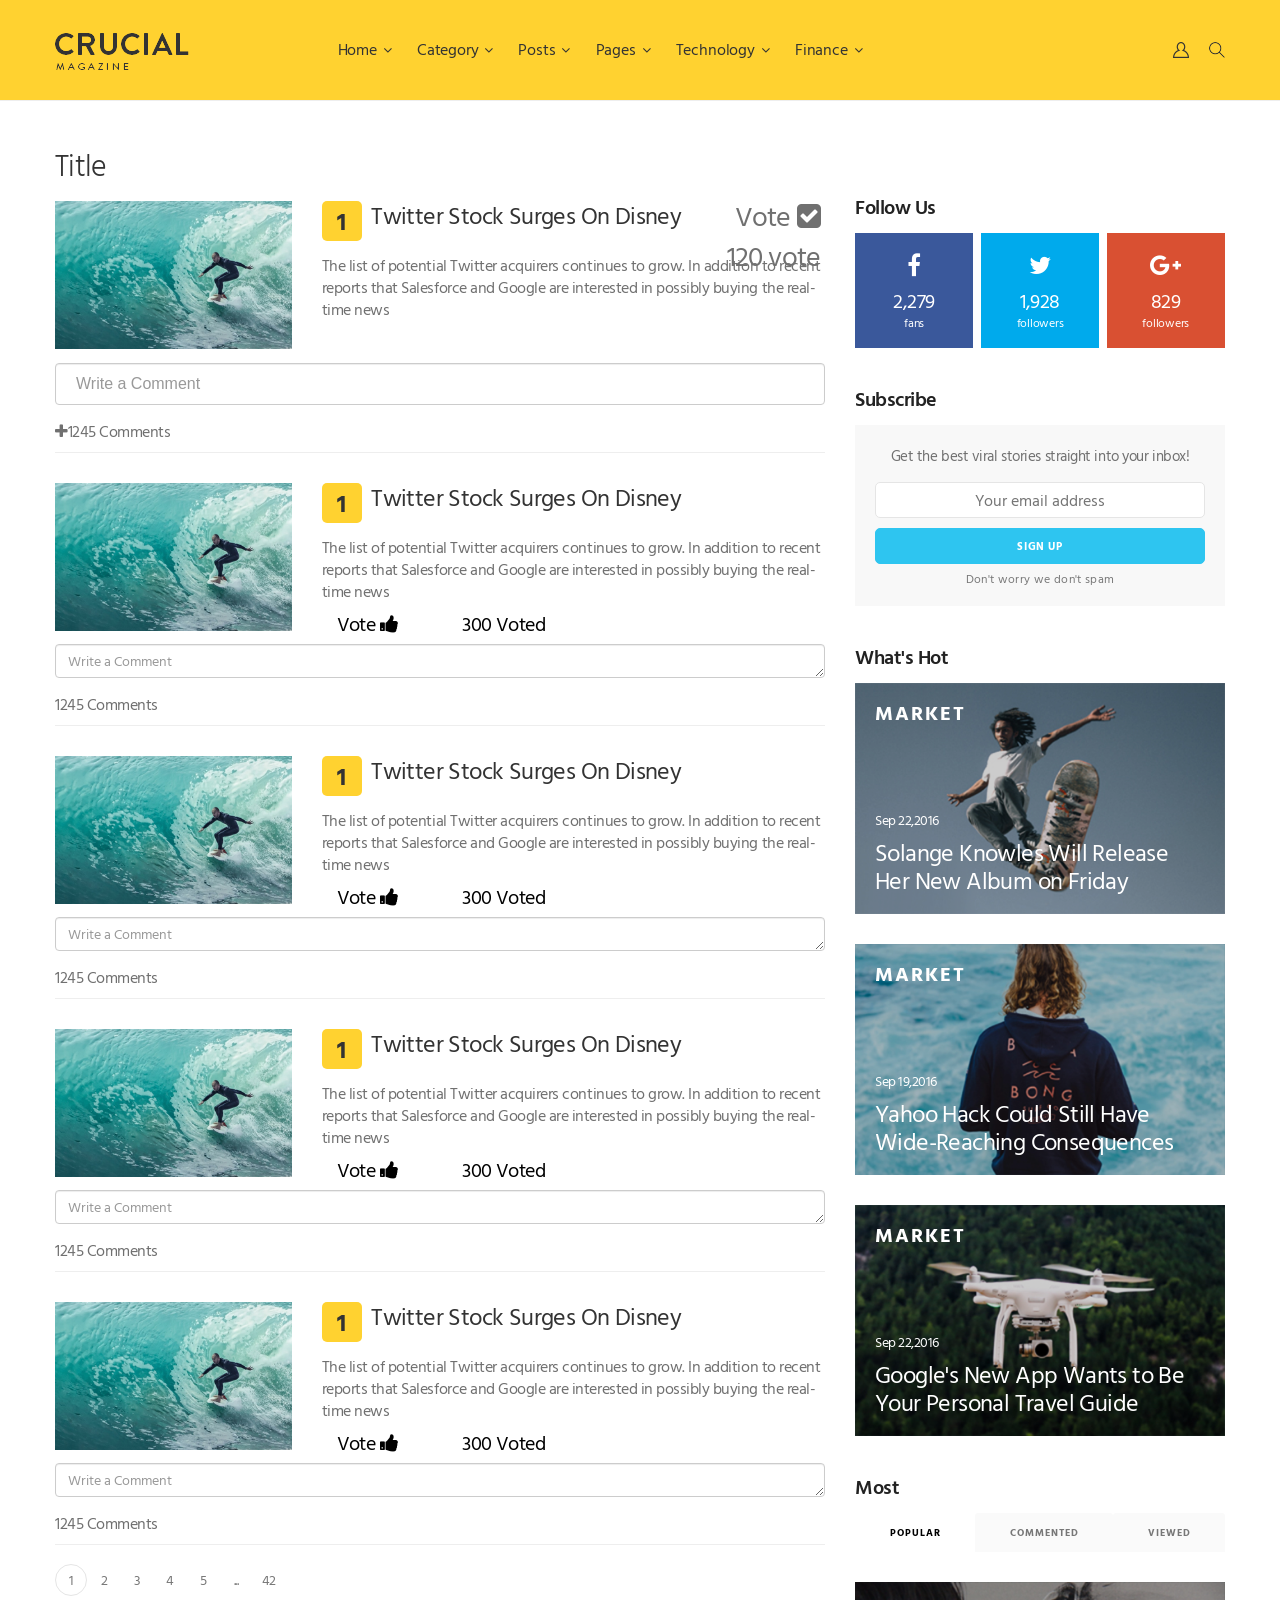
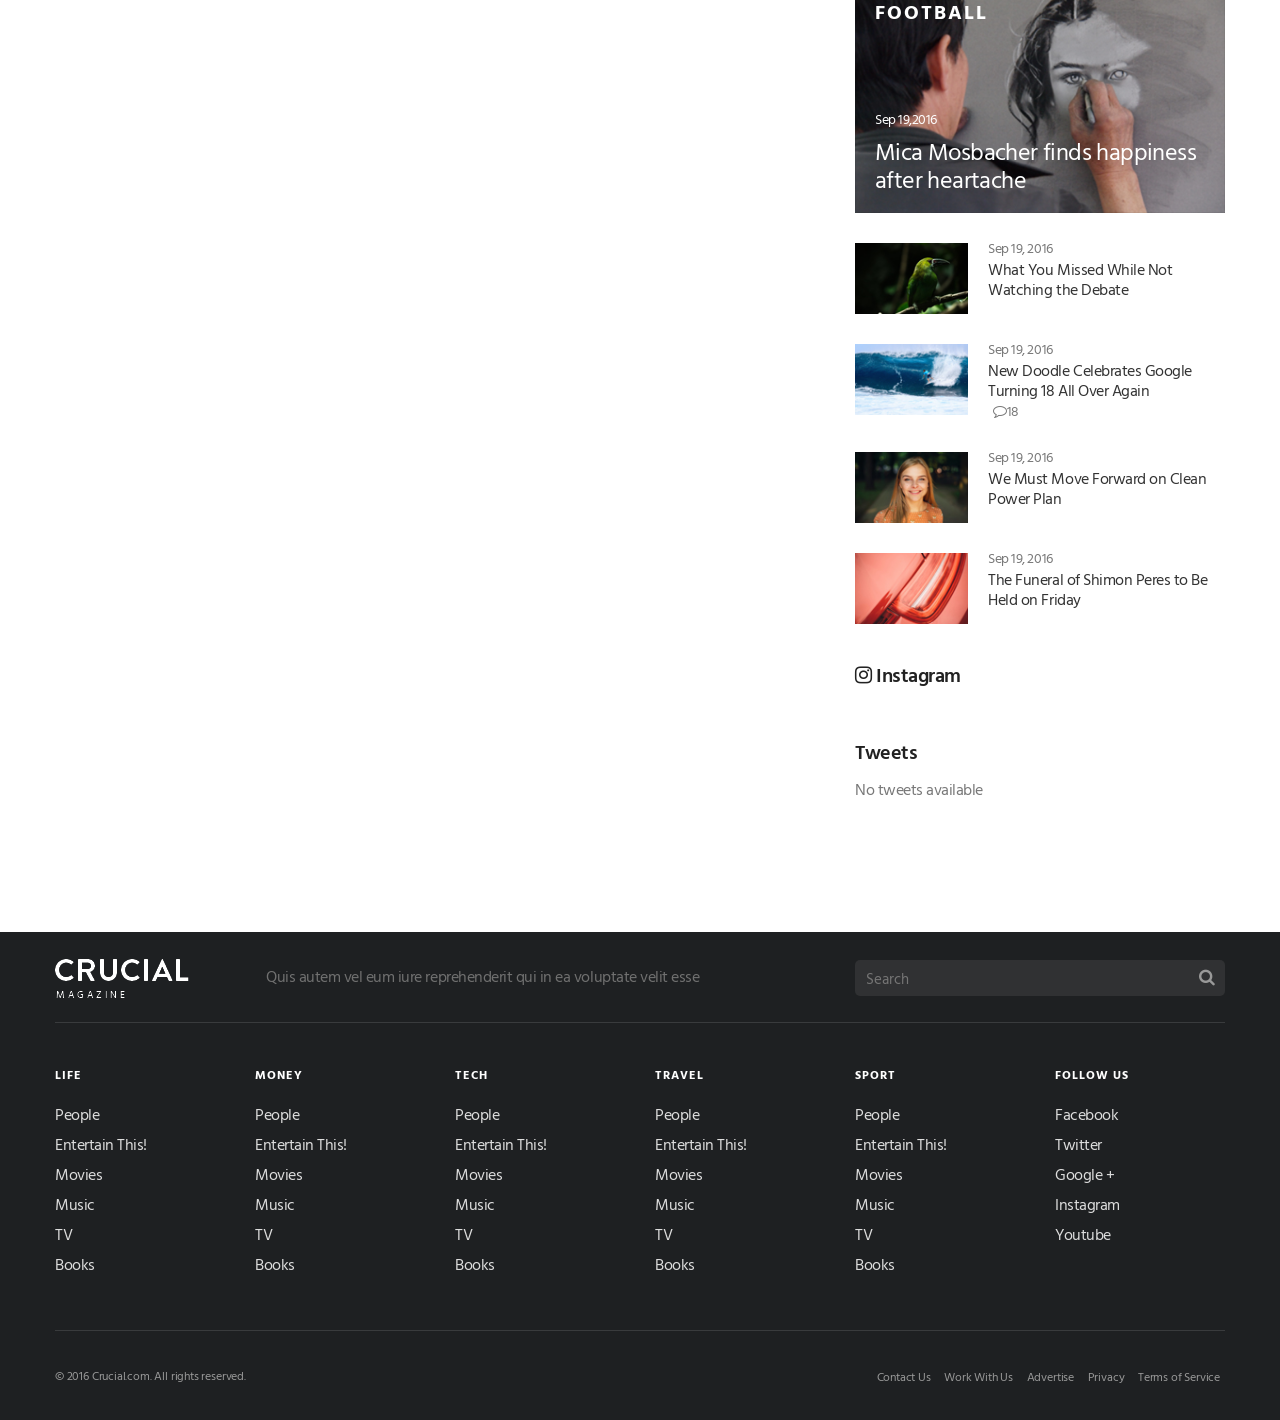
==== commit b1256514: "second" ====
--- a/type1.html
+++ b/type1.html
@@ -8,7 +8,7 @@
     <meta name="description" content="">
     <meta name="author" content="">
 
-    <title>Crucial - Responsive Magazine Template</title>
+    <title></title>
 
     <!-- Favicon -->
     <link rel="shortcut icon" href="img/favicon.ico">
@@ -165,7 +165,7 @@
                                 <div class="col-md-8 col-sm-8">
                                     <div class="post-excerpt">
                                         <h3 class="mobile-margin"><span class="numbering">1</span> <a href="17_post_01.html">Twitter Stock Surges On Disney</a></h3>
-                                        <p class="vote-up-icon">Vote <i class="fa fa-check-square" aria-hidden="true"></i></p>
+                                        <p class="vote-up-icon">Vote <i class="fa fa-check-square" aria-hidden="true"></i> <br /> 120 vote</p>
                                         <p>The list of potential Twitter acquirers continues to grow. In addition to recent reports that Salesforce and Google are interested in possibly buying the real-time news</p>
                                        
                                     </div>
